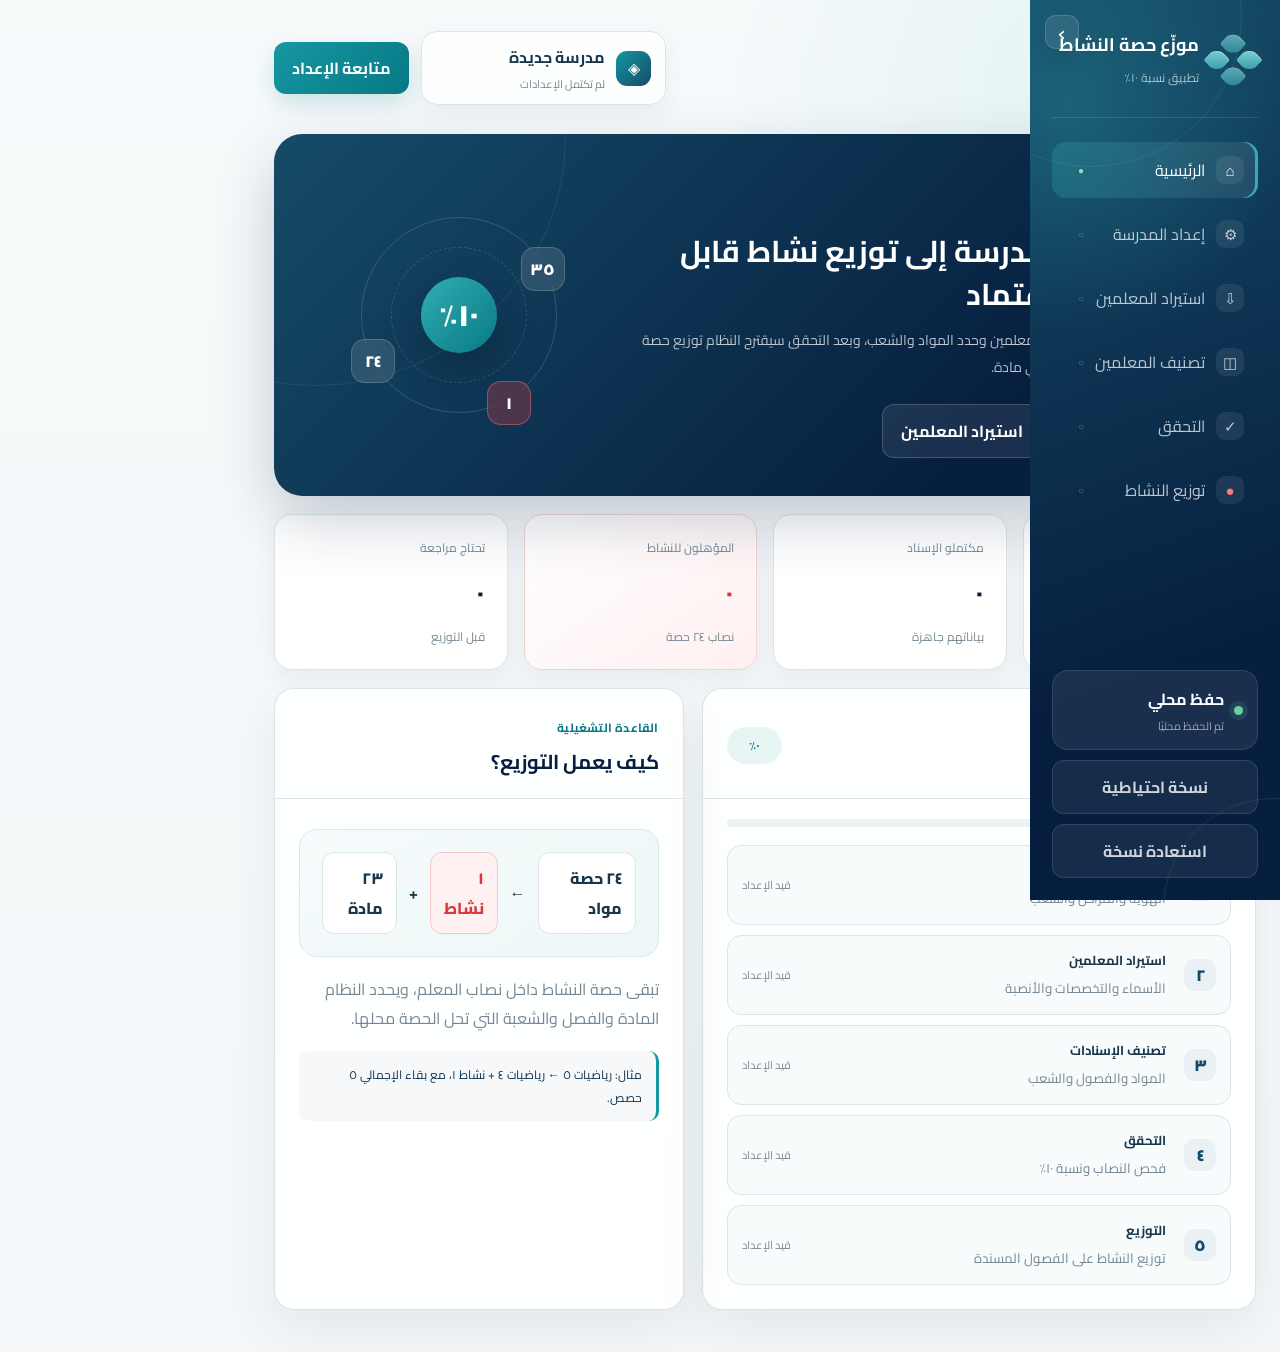
==== index.html @ 2376475a "fix: clarify manual load entry and teacher assignment wording" ====
<!doctype html>
<html lang="ar" dir="rtl">
<head>
  <meta charset="utf-8" />
  <meta name="viewport" content="width=device-width, initial-scale=1, viewport-fit=cover" />
  <meta name="theme-color" content="#071f3f" />
  <meta name="description" content="موزع حصة النشاط وفق نسبة 10% مع حفظ محلي داخل المتصفح" />
  <title>موزّع حصة النشاط</title>
  <link rel="preconnect" href="https://fonts.googleapis.com" />
  <link rel="preconnect" href="https://fonts.gstatic.com" crossorigin />
  <link href="https://fonts.googleapis.com/css2?family=Cairo:wght@400;500;600;700;800&display=swap" rel="stylesheet" />
  <link rel="stylesheet" href="styles.css" />
  <link rel="stylesheet" href="phase2.css" />
  <script defer src="https://cdn.sheetjs.com/xlsx-0.20.3/package/dist/xlsx.full.min.js"></script>
  <script defer src="app.js"></script>
  <script defer src="phase2.js"></script>
</head>
<body>
  <div class="app-shell">
    <aside class="sidebar" aria-label="التنقل الرئيسي">
      <button id="sidebarToggle" class="sidebar-toggle" type="button" aria-label="طي القائمة الجانبية" aria-expanded="true" title="طي القائمة الجانبية"><span class="sidebar-toggle-icon" aria-hidden="true">›</span></button>
      <div class="brand-block"><div class="brand-mark" aria-hidden="true"><span></span><span></span><span></span><span></span></div><div><strong>موزّع حصة النشاط</strong><small>تطبيق نسبة ١٠٪</small></div></div>
      <nav id="sideNav" class="side-nav">
        <button class="nav-item active" data-view="dashboard" title="الرئيسية"><span class="nav-icon">⌂</span><span>الرئيسية</span><span class="nav-state" data-step-state="dashboard">●</span></button>
        <button class="nav-item" data-view="settings" title="إعداد المدرسة"><span class="nav-icon">⚙</span><span>إعداد المدرسة</span><span class="nav-state" data-step-state="settings">○</span></button>
        <button class="nav-item" data-view="import" title="استيراد المعلمين"><span class="nav-icon">⇩</span><span>استيراد المعلمين</span><span class="nav-state" data-step-state="import">○</span></button>
        <button class="nav-item" data-view="classify" title="تصنيف المعلمين"><span class="nav-icon">◫</span><span>تصنيف المعلمين</span><span class="nav-state" data-step-state="classify">○</span></button>
        <button class="nav-item" data-view="validate" title="التحقق"><span class="nav-icon">✓</span><span>التحقق</span><span class="nav-state" data-step-state="validate">○</span></button>
        <button class="nav-item" data-view="distribution" title="توزيع النشاط"><span class="nav-icon activity-dot">●</span><span>توزيع النشاط</span><span class="nav-state" data-step-state="distribution">○</span></button>
      </nav>
      <div class="sidebar-footer"><div class="local-badge"><span class="pulse-dot"></span><div><strong>حفظ محلي</strong><small id="saveStatus">جاهز للحفظ</small></div></div><button id="backupBtn" class="ghost-button full-width">نسخة احتياطية</button><label class="ghost-button full-width file-label">استعادة نسخة<input id="restoreInput" type="file" accept="application/json,.json" hidden /></label></div>
    </aside>
    <button id="sidebarBackdrop" class="sidebar-backdrop" type="button" aria-label="إغلاق القائمة"></button>

    <main class="main-area">
      <header class="topbar">
        <button id="mobileMenuBtn" class="mobile-menu-button" type="button" aria-label="فتح القائمة الجانبية" aria-expanded="false"><span></span><span></span><span></span></button>
        <div class="topbar-title"><p class="eyebrow">نظام محلي لإدارة وتوزيع حصة النشاط</p><h1 id="pageTitle">مركز القيادة</h1></div>
        <div class="topbar-actions"><div class="school-chip"><span class="school-chip-icon">◈</span><div><strong id="schoolNameTop">مدرسة جديدة</strong><small id="schoolMetaTop">لم تكتمل الإعدادات</small></div></div><button id="quickContinueBtn" class="primary-button">متابعة الإعداد</button></div>
      </header>

      <section id="toast" class="toast" role="status" aria-live="polite"></section>

      <div id="viewRoot" class="view-root">
        <section class="view active" data-view-panel="dashboard">
          <div class="hero-panel"><div class="hero-copy"><span class="hero-kicker">خطوة بخطوة</span><h2>حوّل بيانات المدرسة إلى توزيع نشاط قابل للمراجعة والاعتماد</h2><p>ابدأ بإعداد المدرسة، ثم استورد المعلمين وحدد المواد والشعب، وبعد التحقق سيقترح النظام توزيع حصة النشاط دون تجاوز نسبة ١٠٪ من أي مادة.</p><div class="hero-actions"><button class="primary-button" data-go="settings">ابدأ إعداد المدرسة</button><button class="secondary-button" data-go="import">استيراد المعلمين</button></div></div><div class="hero-orbit" aria-hidden="true"><div class="orbit-ring orbit-1"></div><div class="orbit-ring orbit-2"></div><div class="orbit-center">١٠٪</div><span class="orbit-node node-a">٣٥</span><span class="orbit-node node-b">٢٤</span><span class="orbit-node node-c activity">١</span></div></div>
          <div class="stats-grid"><article class="stat-card"><span class="stat-label">المعلمون</span><strong id="statTeachers">٠</strong><small>تم استيرادهم</small></article><article class="stat-card"><span class="stat-label">مكتملو الإسناد</span><strong id="statComplete">٠</strong><small>بياناتهم جاهزة</small></article><article class="stat-card activity-card"><span class="stat-label">المؤهلون للنشاط</span><strong id="statEligible">٠</strong><small>نصاب ٢٤ حصة</small></article><article class="stat-card"><span class="stat-label">تحتاج مراجعة</span><strong id="statReview">٠</strong><small>قبل التوزيع</small></article></div>
          <div class="dashboard-grid"><article class="panel progress-panel"><div class="panel-heading"><div><span class="section-kicker">مسار العمل</span><h3>تقدم المشروع</h3></div><span id="progressPercent" class="progress-badge">٠٪</span></div><div class="progress-track"><span id="progressBar"></span></div><div id="workflowSteps" class="workflow-steps"></div></article><article class="panel rule-panel"><div class="panel-heading"><div><span class="section-kicker">القاعدة التشغيلية</span><h3>كيف يعمل التوزيع؟</h3></div></div><div class="rule-formula"><span>٢٤ حصة مواد</span><b>←</b><span class="activity-pill">١ نشاط</span><b>+</b><span>٢٣ مادة</span></div><p>تبقى حصة النشاط داخل نصاب المعلم، ويحدد النظام المادة والفصل والشعبة التي تحل الحصة محلها.</p><div class="rule-note">مثال: رياضيات ٥ ← رياضيات ٤ + نشاط ١، مع بقاء الإجمالي ٥ حصص.</div></article></div>
        </section>

        <section class="view" data-view-panel="settings">
          <div class="page-grid settings-layout">
            <div class="wizard-rail"><button class="wizard-step active" data-settings-step="1"><span>١</span><div><strong>هوية المدرسة</strong><small>الاسم والجنس</small></div></button><button class="wizard-step" data-settings-step="2"><span>٢</span><div><strong>المراحل</strong><small>عام أو تحفيظ</small></div></button><button class="wizard-step" data-settings-step="3"><span>٣</span><div><strong>الصفوف والشعب</strong><small>توليد تلقائي</small></div></button><button class="wizard-step" data-settings-step="4"><span>٤</span><div><strong>ضوابط النشاط</strong><small>٣٥، ٢٤، ٣٦</small></div></button></div>
            <div class="panel wizard-panel">
              <div class="settings-step-panel active" data-settings-panel="1"><div class="section-heading"><span class="section-number">١</span><div><h2>هوية المدرسة</h2><p>بيانات أساسية تظهر في جميع أجزاء المشروع.</p></div></div><div class="form-grid two-cols"><label class="field full-span"><span>اسم المدرسة</span><input id="schoolNameInput" type="text" placeholder="مثال: مدرسة الراشدية الابتدائية" /></label><div class="field full-span"><span>الجنس</span><div class="choice-cards two"><button class="choice-card" data-choice="gender" data-value="boys"><span class="choice-icon">♂</span><strong>بنين</strong></button><button class="choice-card" data-choice="gender" data-value="girls"><span class="choice-icon">♀</span><strong>بنات</strong></button></div></div></div></div>
              <div class="settings-step-panel" data-settings-panel="2"><div class="section-heading"><span class="section-number">٢</span><div><h2>المراحل ونوع التعليم</h2><p>يمكن اختيار أكثر من مرحلة للمجمعات.</p></div></div><div id="stageCards" class="stage-cards"></div></div>
              <div class="settings-step-panel" data-settings-panel="3"><div class="section-heading"><span class="section-number">٣</span><div><h2>الصفوف والشعب</h2><p>تظهر الصفوف تلقائيًا وفق المراحل المختارة، وتُرقّم الشعب 1 و2 و3 وهكذا.</p></div></div><div id="gradesEditor" class="grades-editor empty-state"><div class="empty-icon">▦</div><h3>اختر مرحلة تعليمية أولًا</h3><p>بعد اختيار المرحلة سيظهر هنا عدد الشعب لكل صف.</p></div></div>
              <div class="settings-step-panel" data-settings-panel="4"><div class="section-heading"><span class="section-number activity-number">٤</span><div><h2>ضوابط تفعيل النشاط</h2><p>القيم الافتراضية مبنية على التصور المتفق عليه.</p></div></div><div class="rule-settings-grid"><label class="metric-field"><span>حصص الصف النظامية</span><input id="regularPeriodsInput" type="number" min="1" value="35"><small>حصة أسبوعيًا</small></label><label class="metric-field"><span>نصاب المعلم المستهدف</span><input id="targetLoadInput" type="number" min="1" value="24"><small>حصة أسبوعيًا</small></label><label class="metric-field"><span>أسابيع العام</span><input id="weeksInput" type="number" min="1" value="36"><small>أسبوعًا دراسيًا</small></label><label class="metric-field activity-metric"><span>حصة النشاط</span><input id="activityWeeklyInput" type="number" min="1" value="1"><small>حصة أسبوعيًا</small></label></div><div class="eligibility-box"><div class="eligibility-icon">✓</div><div><strong>تطبيق موجه للخطط التي لا تتضمن حصة نشاط ثابتة</strong><p>مثل الصفوف العليا والمتوسطة في تحفيظ القرآن، أو المدارس التي بلغت أنصبة معلميها ٢٤ حصة.</p></div></div><div id="liveEligibilityDiagnostic" class="live-diagnostic" aria-live="polite"></div></div>
              <div class="wizard-actions"><button id="settingsPrevBtn" class="secondary-button" disabled>السابق</button><button id="settingsNextBtn" class="primary-button">التالي</button></div>
            </div>
          </div>
        </section>

        <section class="view" data-view-panel="import">
          <div class="import-grid">
            <article class="panel import-source-panel"><div class="panel-heading"><div><span class="section-kicker">إضافة البيانات</span><h3>استيراد المعلمين</h3></div><span class="small-badge">Excel أو نص</span></div><div class="phase2-quick-actions"><button id="downloadTemplateBtn" class="secondary-button" type="button">تحميل نموذج CSV</button><span>يستورد الاسم والتخصص، ثم يُكتب النصاب يدويًا.</span></div><div class="import-tabs"><button class="import-tab active" data-import-tab="excel">ملف Excel</button><button class="import-tab" data-import-tab="text">نص مباشر</button></div><div class="import-tab-panel active" data-import-panel="excel"><label class="drop-zone" id="dropZone"><input id="excelInput" type="file" accept=".xlsx,.xls,.csv,text/csv" hidden /><span class="drop-icon">⇩</span><strong>اسحب ملف المعلمين هنا</strong><p>يدعم XLSX وXLS وCSV، ثم يتيح مطابقة الأعمدة قبل الاعتماد.</p><span class="secondary-button">اختيار ملف</span></label><div class="import-hint">حدد عمود الاسم والتخصص، ويمكن ترك النصاب دون عمود لإدخاله يدويًا في المعاينة.</div></div><div class="import-tab-panel" data-import-panel="text"><label class="field"><span>الصق البيانات</span><textarea id="teachersTextInput" rows="12" placeholder="Tea_1017100908&#9;احمد سعد احمد الغامدي&#9;966530237122&#9;دائم&#9;معلم&#9;دين&#9;دين"></textarea></label><div class="text-format-note">يدعم السطر المباشر من نظام شؤون المعلمين، ويستخرج الاسم والتخصص تلقائيًا. يُكتب النصاب يدويًا قبل الاعتماد.</div><button id="parseTextBtn" class="primary-button full-width">قراءة النص</button></div></article>
            <article class="panel import-preview-panel"><div class="panel-heading"><div><span class="section-kicker">المعاينة</span><h3>مراجعة البيانات</h3></div><span id="previewCount" class="small-badge">٠ سجل</span></div><div class="preview-tools"><button id="normalizePreviewBtn" class="secondary-button" type="button">توحيد التخصصات</button><button id="removeDuplicatePreviewBtn" class="secondary-button" type="button">استبعاد المكرر</button><span id="previewQualityBadge" class="quality-badge">بانتظار البيانات</span></div><div id="importPreview" class="table-wrap empty-table"><div class="empty-icon">▤</div><h3>لم يتم تحميل بيانات بعد</h3><p>ستظهر معاينة المعلمين هنا قبل اعتماد الاستيراد.</p></div><div class="preview-actions"><button id="clearPreviewBtn" class="secondary-button" disabled>مسح المعاينة</button><button id="commitImportBtn" class="primary-button" disabled>اعتماد الاستيراد</button></div></article>
          </div>
        </section>

        <section class="view" data-view-panel="classify"><div class="classify-layout"><aside class="panel teachers-list-panel"><div class="panel-heading compact"><div><span class="section-kicker">المعلمون</span><h3>قائمة التصنيف</h3></div><span id="teachersListCount" class="small-badge">٠</span></div><label class="search-box"><span>⌕</span><input id="teacherSearch" type="search" placeholder="بحث بالاسم أو التخصص"></label><div id="teachersList" class="teachers-list"></div></aside><section id="teacherEditor" class="panel teacher-editor empty-state"><div class="empty-icon">◫</div><h3>اختر معلمًا لبدء التصنيف</h3><p>حدد التخصص والنصاب والرتبة والمواد والشعب، ويمكن استثناء المعلم من التوزيع.</p></section></div></section>

        <section class="view" data-view-panel="validate"><div class="panel validation-panel"><div class="panel-heading"><div><span class="section-kicker">فحص ما قبل التوزيع</span><h3>التحقق من الإسنادات والأهلية</h3></div><button id="runValidationBtn" class="primary-button">تشغيل التحقق</button></div><div id="validationSummary" class="validation-summary"></div><div id="validationTable" class="table-wrap empty-table"><div class="empty-icon">✓</div><h3>شغّل التحقق بعد اكتمال التصنيف</h3><p>سيعرض النظام النصاب، اكتمال المواد والشعب، الرصيد المتاح، وحالة كل معلم.</p></div></div></section>

        <section class="view" data-view-panel="distribution"><div class="distribution-toolbar panel"><div><span class="section-kicker">المحرك الذكي</span><h3>توزيع حصة النشاط</h3><p>تُضاف حصة نشاط إلى الفصل المسند مع خفض حصة المادة المقابلة، دون زيادة النصاب.</p></div><div class="toolbar-actions"><button id="generateDistributionBtn" class="activity-button">بدء التوزيع</button><button id="clearDistributionBtn" class="secondary-button">مسح النتائج</button></div></div><div id="distributionResults" class="distribution-results empty-state panel"><div class="empty-icon activity-empty">●</div><h3>لم يتم إنشاء توزيع بعد</h3><p>أكمل الإعدادات والمواد والشعب، ثم شغّل التحقق قبل بدء التوزيع.</p></div></section>
      </div>
    </main>
  </div>

  <template id="teacherEditorTemplate">
    <div class="teacher-editor-content">
      <div class="teacher-profile-head"><div class="teacher-avatar"></div><div class="teacher-main-info"><span class="section-kicker">بيانات المعلم</span><h2 data-field="teacher-name"></h2><p data-field="teacher-specialty-display"></p></div><div class="load-meter"><div class="load-circle"><strong data-field="load-current">٠</strong><small>/ <span data-field="load-target">٢٤</span></small></div><span>النصاب المسند</span></div></div>
      <div class="form-grid three-cols teacher-fields"><label class="field"><span>اسم المعلم</span><input data-input="name" type="text"></label><label class="field"><span>التخصص</span><input data-input="specialty" type="text" list="specialtyOptions" placeholder="مثال: رياضيات"></label><label class="field"><span>النصاب</span><input data-input="load" type="number" min="0" max="40" placeholder="اكتب النصاب"></label></div>
      <div class="classification-section"><div class="subsection-heading"><div><h3>المواد التي يدرسها</h3><p>اختر المواد المرتبطة بالمعلم.</p></div><span data-field="subjects-count" class="small-badge">٠ مادة</span></div><div data-field="subjects-list" class="check-grid"></div></div>
      <div class="classification-section"><div class="subsection-heading"><div><h3>الشعب المسندة</h3><p>حدد الشعب بالأرقام 1 و2 و3 وهكذا.</p></div><span data-field="sections-count" class="small-badge">٠ شعبة</span></div><div data-field="sections-list" class="check-grid sections-check-grid"></div></div>
      <div class="classification-section assignment-builder"><div class="subsection-heading"><div><h3></h3><p></p></div></div><div class="assignment-controls"><select data-input="assignment-subject"><option value="">اختر المادة</option></select><select data-input="assignment-section"><option value="">اختر الشعبة</option></select><input data-input="assignment-periods" type="number" min="1" max="20" placeholder="الحصص"><button data-action="add-assignment" class="primary-button">إضافة المادة والشعبة</button></div><div data-field="assignments-table" class="table-wrap compact-table"></div></div>
      <div class="teacher-editor-actions"><button data-action="delete-teacher" class="danger-ghost-button">حذف المعلم</button><button data-action="save-teacher" class="primary-button">حفظ بيانات المعلم</button></div>
    </div>
  </template>

  <datalist id="specialtyOptions"><option value="القرآن الكريم والدراسات الإسلامية"></option><option value="دراسات إسلامية"></option><option value="لغة عربية"></option><option value="رياضيات"></option><option value="علوم"></option><option value="لغة إنجليزية"></option><option value="دراسات اجتماعية"></option><option value="مهارات رقمية"></option><option value="تربية بدنية"></option><option value="تربية فنية"></option><option value="تجويد"></option><option value="تفكير ناقد"></option><option value="صفوف أولية"></option></datalist>

  <dialog id="columnMappingModal" class="mapping-dialog" aria-labelledby="mappingTitle"><form method="dialog" class="mapping-card"><div class="mapping-head"><div><span class="section-kicker">استيراد منظم</span><h2 id="mappingTitle">مطابقة أعمدة الملف</h2><p>حدد عمود الاسم والتخصص، واترك النصاب دون اختيار ليُكتب يدويًا.</p></div><button id="closeMappingBtn" class="dialog-close" value="cancel" aria-label="إغلاق">×</button></div><div class="mapping-file-info"><strong id="mappingFileName">ملف المعلمين</strong><span id="mappingRowsCount">٠ صف</span></div><div class="mapping-grid"><label class="field"><span>عمود اسم المعلم <b>*</b></span><select id="mapNameColumn"></select></label><label class="field"><span>عمود التخصص</span><select id="mapSpecialtyColumn"></select></label><label class="field"><span>عمود النصاب</span><select id="mapLoadColumn"></select></label></div><div id="mappingSample" class="mapping-sample"></div><div class="mapping-actions"><button class="secondary-button" value="cancel">إلغاء</button><button id="confirmMappingBtn" class="primary-button" type="button">إنشاء المعاينة</button></div></form></dialog>
</body>
</html>
---- styles.css ----
:root {
  --navy-950: #071f3f;
  --navy-900: #0b3154;
  --navy-800: #154b68;
  --teal-700: #087986;
  --teal-600: #1597a1;
  --teal-500: #32adb2;
  --teal-100: #e8f5f5;
  --page-bg: #f4f7f9;
  --surface: #ffffff;
  --surface-soft: #f8fbfc;
  --border: #dce5e9;
  --border-strong: #c8d7dd;
  --text: #18364c;
  --muted: #748793;
  --activity: #d9383e;
  --activity-soft: #fff0f1;
  --success: #299368;
  --success-soft: #eaf7f1;
  --warning: #d28a27;
  --warning-soft: #fff7e8;
  --danger: #bd2d35;
  --shadow: 0 18px 50px rgba(14, 52, 78, .08);
  --shadow-sm: 0 8px 24px rgba(14, 52, 78, .07);
  --radius-xl: 28px;
  --radius-lg: 20px;
  --radius-md: 14px;
  --font: "Cairo", "Noto Sans Arabic", "Tahoma", sans-serif;
}

* { box-sizing: border-box; }
html { scroll-behavior: smooth; }
body {
  margin: 0;
  min-width: 1180px;
  background:
    radial-gradient(circle at 88% 8%, rgba(50, 173, 178, .10), transparent 26%),
    linear-gradient(180deg, #f7fafb 0%, var(--page-bg) 100%);
  color: var(--text);
  font-family: var(--font);
}
button, input, textarea, select { font: inherit; }
button { cursor: pointer; }
button:disabled { cursor: not-allowed; opacity: .52; }

.app-shell { min-height: 100vh; display: grid; grid-template-columns: 1fr 286px; }
.sidebar {
  position: fixed;
  inset: 0 0 0 auto;
  width: 286px;
  grid-column: 2;
  color: #fff;
  background:
    radial-gradient(circle at 15% 12%, rgba(50,173,178,.28), transparent 28%),
    linear-gradient(160deg, var(--navy-800) 0%, var(--navy-950) 72%);
  padding: 28px 22px 22px;
  display: flex;
  flex-direction: column;
  overflow: hidden;
  z-index: 20;
}
.sidebar::before,
.sidebar::after {
  content: "";
  position: absolute;
  border: 1px solid rgba(255,255,255,.08);
  border-radius: 50%;
  pointer-events: none;
}
.sidebar::before { width: 300px; height: 300px; top: -135px; left: -90px; }
.sidebar::after { width: 220px; height: 220px; bottom: -120px; right: -105px; }

.brand-block { position: relative; z-index: 1; display: flex; align-items: center; gap: 13px; padding: 0 4px 26px; border-bottom: 1px solid rgba(255,255,255,.12); }
.brand-block strong { display: block; font-size: 18px; }
.brand-block small { color: rgba(255,255,255,.65); font-size: 12px; }
.brand-mark { width: 42px; height: 42px; display: grid; grid-template-columns: repeat(2, 1fr); gap: 4px; transform: rotate(45deg); }
.brand-mark span { border-radius: 11px 3px 11px 3px; background: linear-gradient(135deg, #88d9d9, #2c94a5); box-shadow: inset 0 1px 0 rgba(255,255,255,.35); }
.brand-mark span:nth-child(2), .brand-mark span:nth-child(3) { opacity: .72; }

.side-nav { position: relative; z-index: 1; padding-top: 24px; display: grid; gap: 8px; }
.nav-item {
  width: 100%;
  border: 0;
  color: rgba(255,255,255,.72);
  background: transparent;
  display: grid;
  grid-template-columns: 30px 1fr 18px;
  align-items: center;
  gap: 9px;
  text-align: right;
  padding: 13px 14px;
  border-radius: 14px;
  transition: .22s ease;
}
.nav-item:hover { color: #fff; background: rgba(255,255,255,.07); transform: translateX(2px); }
.nav-item.active { color: #fff; background: linear-gradient(90deg, rgba(50,173,178,.26), rgba(255,255,255,.08)); box-shadow: inset -3px 0 0 var(--teal-500); }
.nav-icon { width: 28px; height: 28px; display: grid; place-items: center; border-radius: 9px; background: rgba(255,255,255,.08); font-size: 15px; }
.nav-state { font-size: 10px; color: rgba(255,255,255,.35); }
.nav-state.complete { color: #8de0ba; }
.nav-state.warning { color: #ffd391; }
.activity-dot { color: #ff777d; }

.sidebar-footer { position: relative; z-index: 1; margin-top: auto; display: grid; gap: 10px; }
.local-badge { display: flex; align-items: center; gap: 10px; padding: 13px 14px; background: rgba(255,255,255,.075); border: 1px solid rgba(255,255,255,.1); border-radius: 16px; }
.local-badge strong, .local-badge small { display: block; }
.local-badge small { color: rgba(255,255,255,.58); font-size: 11px; margin-top: 2px; }
.pulse-dot { width: 9px; height: 9px; border-radius: 50%; background: #6bd0a1; box-shadow: 0 0 0 5px rgba(107,208,161,.12); }

.main-area { grid-column: 1; min-height: 100vh; padding: 26px 34px 42px; }
.topbar { display: flex; align-items: center; justify-content: space-between; gap: 30px; margin-bottom: 24px; }
.eyebrow, .section-kicker, .hero-kicker { margin: 0 0 5px; color: var(--teal-700); font-weight: 700; font-size: 12px; letter-spacing: .2px; }
.topbar h1 { margin: 0; font-size: 30px; color: var(--navy-950); }
.topbar-actions { display: flex; align-items: center; gap: 12px; }
.school-chip { min-width: 245px; display: flex; align-items: center; gap: 11px; padding: 10px 14px; background: rgba(255,255,255,.72); border: 1px solid var(--border); backdrop-filter: blur(12px); border-radius: 16px; box-shadow: var(--shadow-sm); }
.school-chip-icon { width: 35px; height: 35px; display: grid; place-items: center; color: #fff; background: linear-gradient(135deg, var(--teal-600), var(--navy-800)); border-radius: 11px; }
.school-chip strong, .school-chip small { display: block; }
.school-chip small { color: var(--muted); font-size: 11px; margin-top: 2px; }

.view-root { min-height: 600px; }
.view { display: none; animation: viewIn .28s ease; }
.view.active { display: block; }
@keyframes viewIn { from { opacity: 0; transform: translateY(6px); } to { opacity: 1; transform: none; } }

.primary-button, .secondary-button, .ghost-button, .activity-button, .danger-ghost-button {
  border: 0;
  border-radius: 12px;
  padding: 11px 18px;
  font-weight: 700;
  transition: .2s ease;
}
.primary-button { color: #fff; background: linear-gradient(135deg, var(--teal-600), var(--teal-700)); box-shadow: 0 10px 24px rgba(8,121,134,.18); }
.primary-button:hover { transform: translateY(-1px); box-shadow: 0 14px 28px rgba(8,121,134,.23); }
.secondary-button { color: var(--navy-900); background: #fff; border: 1px solid var(--border-strong); }
.secondary-button:hover { background: var(--surface-soft); border-color: var(--teal-500); }
.ghost-button { color: rgba(255,255,255,.8); background: rgba(255,255,255,.06); border: 1px solid rgba(255,255,255,.12); }
.ghost-button:hover { background: rgba(255,255,255,.1); color: #fff; }
.activity-button { color: #fff; background: linear-gradient(135deg, #e34a50, var(--activity)); box-shadow: 0 10px 24px rgba(217,56,62,.18); }
.danger-ghost-button { color: var(--danger); background: var(--activity-soft); border: 1px solid #f6c8cb; }
.full-width { width: 100%; }
.file-label { text-align: center; display: block; }

.panel { background: rgba(255,255,255,.90); border: 1px solid rgba(211,224,229,.86); border-radius: var(--radius-lg); box-shadow: var(--shadow); }
.panel-heading { padding: 22px 24px 18px; display: flex; align-items: center; justify-content: space-between; gap: 20px; border-bottom: 1px solid var(--border); }
.panel-heading.compact { padding: 18px 18px 14px; }
.panel-heading h3 { margin: 2px 0 0; color: var(--navy-950); font-size: 20px; }
.small-badge, .progress-badge { display: inline-flex; align-items: center; justify-content: center; min-width: 55px; padding: 7px 10px; border-radius: 999px; background: var(--teal-100); color: var(--teal-700); font-size: 12px; font-weight: 800; }

.hero-panel { position: relative; min-height: 286px; display: grid; grid-template-columns: 1.35fr .65fr; align-items: center; gap: 20px; padding: 38px 42px; border-radius: var(--radius-xl); overflow: hidden; color: #fff; background: linear-gradient(135deg, var(--navy-800) 0%, var(--navy-950) 75%); box-shadow: 0 24px 60px rgba(7,31,63,.22); }
.hero-panel::before { content: ""; position: absolute; width: 500px; height: 500px; border-radius: 50%; left: -210px; top: -250px; border: 1px solid rgba(255,255,255,.08); }
.hero-panel::after { content: ""; position: absolute; width: 260px; height: 260px; border-radius: 50%; right: -90px; bottom: -120px; background: radial-gradient(circle, rgba(50,173,178,.22), transparent 68%); }
.hero-copy { position: relative; z-index: 2; }
.hero-kicker { display: inline-block; color: #9be2df; background: rgba(50,173,178,.12); border: 1px solid rgba(155,226,223,.18); padding: 7px 11px; border-radius: 999px; }
.hero-copy h2 { margin: 14px 0 12px; max-width: 680px; font-size: 30px; line-height: 1.42; }
.hero-copy p { margin: 0; max-width: 720px; color: rgba(255,255,255,.72); line-height: 1.9; font-size: 14px; }
.hero-actions { margin-top: 24px; display: flex; gap: 10px; }
.hero-actions .secondary-button { color: #fff; background: rgba(255,255,255,.08); border-color: rgba(255,255,255,.18); }
.hero-orbit { position: relative; z-index: 2; width: 220px; height: 220px; justify-self: center; }
.orbit-ring { position: absolute; border-radius: 50%; border: 1px solid rgba(255,255,255,.15); }
.orbit-1 { inset: 12px; }
.orbit-2 { inset: 42px; border-style: dashed; }
.orbit-center { position: absolute; inset: 72px; display: grid; place-items: center; border-radius: 50%; font-size: 30px; font-weight: 900; background: linear-gradient(135deg, var(--teal-500), var(--teal-700)); box-shadow: 0 16px 40px rgba(0,0,0,.22); }
.orbit-node { position: absolute; width: 44px; height: 44px; display: grid; place-items: center; border-radius: 14px; color: #fff; font-weight: 900; background: rgba(255,255,255,.12); border: 1px solid rgba(255,255,255,.17); backdrop-filter: blur(8px); }
.node-a { right: 4px; top: 42px; }.node-b { left: 2px; bottom: 42px; }.node-c { right: 38px; bottom: 0; background: rgba(217,56,62,.30); border-color: rgba(255,125,130,.4); }

.stats-grid { display: grid; grid-template-columns: repeat(4, 1fr); gap: 16px; margin-top: 18px; }
.stat-card { padding: 21px 22px; background: #fff; border: 1px solid var(--border); border-radius: 18px; box-shadow: var(--shadow-sm); }
.stat-card .stat-label, .stat-card small { display: block; color: var(--muted); font-size: 12px; }
.stat-card strong { display: block; margin: 7px 0 4px; color: var(--navy-950); font-size: 29px; }
.activity-card { background: linear-gradient(145deg, #fff, var(--activity-soft)); border-color: #f0d3d5; }
.activity-card strong { color: var(--activity); }

.dashboard-grid { display: grid; grid-template-columns: 1.15fr .85fr; gap: 18px; margin-top: 18px; }
.progress-panel, .rule-panel { min-height: 310px; }
.progress-track { height: 8px; margin: 20px 24px 6px; background: #edf2f4; border-radius: 999px; overflow: hidden; }
.progress-track span { display: block; height: 100%; width: 0; background: linear-gradient(90deg, var(--teal-500), var(--teal-700)); border-radius: inherit; transition: width .35s ease; }
.workflow-steps { padding: 12px 24px 24px; display: grid; gap: 10px; }
.workflow-step { display: grid; grid-template-columns: 38px 1fr auto; gap: 12px; align-items: center; padding: 12px 14px; border-radius: 14px; background: var(--surface-soft); border: 1px solid var(--border); }
.workflow-step .step-index { width: 32px; height: 32px; display: grid; place-items: center; border-radius: 10px; color: var(--navy-800); background: #eaf1f4; font-weight: 900; }
.workflow-step.complete .step-index { color: #fff; background: var(--success); }
.workflow-step strong { display: block; font-size: 13px; }.workflow-step small { color: var(--muted); }
.workflow-step .step-status { color: var(--muted); font-size: 11px; }.workflow-step.complete .step-status { color: var(--success); font-weight: 800; }
.rule-panel { padding-bottom: 24px; }
.rule-formula { margin: 30px 24px 18px; display: flex; align-items: center; justify-content: center; gap: 12px; padding: 22px; border-radius: 18px; background: linear-gradient(145deg, #f6fbfc, #edf7f7); border: 1px solid #d5eaeb; }
.rule-formula span { padding: 10px 13px; border-radius: 12px; background: #fff; border: 1px solid var(--border); font-weight: 800; }
.rule-formula .activity-pill { color: var(--activity); background: var(--activity-soft); border-color: #f4c7ca; }
.rule-panel > p { padding: 0 24px; color: var(--muted); line-height: 1.8; }
.rule-note { margin: 18px 24px 0; padding: 12px 14px; color: var(--navy-900); background: #f6f8f9; border-right: 3px solid var(--teal-600); border-radius: 10px; font-size: 12px; }

.page-grid { display: grid; gap: 18px; }
.settings-layout { grid-template-columns: 255px 1fr; align-items: start; }
.wizard-rail { padding: 14px; border-radius: 22px; background: linear-gradient(160deg, var(--navy-800), var(--navy-950)); box-shadow: var(--shadow); }
.wizard-step { width: 100%; display: grid; grid-template-columns: 38px 1fr; gap: 11px; align-items: center; text-align: right; color: rgba(255,255,255,.62); background: transparent; border: 0; padding: 13px; border-radius: 14px; }
.wizard-step + .wizard-step { margin-top: 6px; }
.wizard-step span { width: 34px; height: 34px; display: grid; place-items: center; border-radius: 11px; background: rgba(255,255,255,.08); font-weight: 900; }
.wizard-step strong, .wizard-step small { display: block; }.wizard-step small { color: rgba(255,255,255,.46); font-size: 10px; margin-top: 2px; }
.wizard-step.active { color: #fff; background: rgba(50,173,178,.20); }.wizard-step.active span { background: var(--teal-600); }
.wizard-panel { min-height: 620px; overflow: hidden; }
.settings-step-panel { display: none; padding: 28px 30px 12px; }.settings-step-panel.active { display: block; }
.section-heading { display: flex; align-items: center; gap: 14px; margin-bottom: 28px; }
.section-heading h2 { margin: 0; color: var(--navy-950); }.section-heading p { margin: 4px 0 0; color: var(--muted); }
.section-number { width: 45px; height: 45px; display: grid; place-items: center; color: #fff; background: linear-gradient(135deg, var(--teal-500), var(--teal-700)); border-radius: 14px; font-size: 20px; font-weight: 900; }.activity-number { background: linear-gradient(135deg, #e64e55, var(--activity)); }
.form-grid { display: grid; gap: 16px; }.two-cols { grid-template-columns: repeat(2, 1fr); }.three-cols { grid-template-columns: repeat(3, 1fr); }.full-span { grid-column: 1 / -1; }
.field { display: grid; gap: 7px; }.field > span { color: var(--navy-900); font-size: 12px; font-weight: 800; }
.field input, .field textarea, .field select, .assignment-controls input, .assignment-controls select, .search-box input {
  width: 100%; color: var(--text); background: #fff; border: 1px solid var(--border-strong); border-radius: 12px; padding: 12px 13px; outline: none; transition: .18s ease;
}
.field input:focus, .field textarea:focus, .field select:focus, .assignment-controls input:focus, .assignment-controls select:focus, .search-box input:focus { border-color: var(--teal-500); box-shadow: 0 0 0 4px rgba(50,173,178,.10); }
.choice-cards { display: grid; gap: 12px; }.choice-cards.two { grid-template-columns: repeat(2, 1fr); }
.choice-card { min-height: 105px; display: flex; align-items: center; justify-content: center; gap: 13px; color: var(--navy-900); background: #fff; border: 1px solid var(--border); border-radius: 16px; }
.choice-card:hover { border-color: var(--teal-500); transform: translateY(-1px); }.choice-card.selected { color: var(--teal-700); background: var(--teal-100); border-color: var(--teal-500); box-shadow: inset 0 0 0 1px rgba(21,151,161,.25); }
.choice-icon { width: 42px; height: 42px; display: grid; place-items: center; border-radius: 13px; background: var(--surface-soft); font-size: 22px; }
.stage-cards { display: grid; grid-template-columns: repeat(3, 1fr); gap: 14px; }
.stage-card { padding: 18px; border: 1px solid var(--border); border-radius: 18px; background: #fff; transition: .2s ease; }
.stage-card.active { border-color: var(--teal-500); box-shadow: inset 0 0 0 1px rgba(50,173,178,.24); background: linear-gradient(160deg, #fff, var(--teal-100)); }
.stage-card-head { display: flex; align-items: center; justify-content: space-between; gap: 10px; }.stage-card h3 { margin: 0; font-size: 16px; }.stage-card p { color: var(--muted); font-size: 11px; }
.stage-toggle { width: 42px; height: 24px; border-radius: 999px; background: #d8e1e5; border: 0; padding: 3px; }.stage-toggle::after { content: ""; display: block; width: 18px; height: 18px; border-radius: 50%; background: #fff; box-shadow: 0 2px 8px rgba(0,0,0,.15); transition: .2s ease; }.stage-card.active .stage-toggle { background: var(--teal-600); }.stage-card.active .stage-toggle::after { transform: translateX(-18px); }
.education-types { margin-top: 14px; display: grid; grid-template-columns: repeat(2, 1fr); gap: 8px; }.type-button { padding: 9px; color: var(--muted); background: #fff; border: 1px solid var(--border); border-radius: 10px; }.type-button.selected { color: #fff; background: var(--navy-800); border-color: var(--navy-800); }
.grades-editor { display: grid; gap: 10px; }.grade-row { display: grid; grid-template-columns: 1fr 130px 2fr; gap: 14px; align-items: center; padding: 14px; background: #fff; border: 1px solid var(--border); border-radius: 14px; }.grade-row strong { color: var(--navy-900); }.grade-row input { width: 100%; padding: 10px; border: 1px solid var(--border-strong); border-radius: 10px; }.sections-preview { display: flex; flex-wrap: wrap; gap: 7px; }.section-chip { padding: 6px 9px; border-radius: 999px; color: var(--teal-700); background: var(--teal-100); font-size: 11px; font-weight: 800; }
.rule-settings-grid { display: grid; grid-template-columns: repeat(4, 1fr); gap: 13px; }.metric-field { position: relative; padding: 17px; border-radius: 16px; background: var(--surface-soft); border: 1px solid var(--border); }.metric-field span, .metric-field small { display: block; }.metric-field span { font-size: 12px; font-weight: 800; color: var(--navy-900); }.metric-field input { width: 100%; margin: 8px 0 3px; border: 0; background: transparent; color: var(--navy-950); font-size: 29px; font-weight: 900; outline: none; }.metric-field small { color: var(--muted); font-size: 10px; }.activity-metric { background: var(--activity-soft); border-color: #f2cfd1; }.activity-metric input { color: var(--activity); }
.eligibility-box { margin-top: 22px; display: flex; align-items: flex-start; gap: 13px; padding: 18px; color: var(--navy-900); background: var(--success-soft); border: 1px solid #cae9da; border-radius: 16px; }.eligibility-icon { width: 38px; height: 38px; display: grid; place-items: center; color: #fff; background: var(--success); border-radius: 12px; font-weight: 900; }.eligibility-box p { margin: 5px 0 0; color: #55796a; line-height: 1.7; font-size: 12px; }
.wizard-actions { display: flex; justify-content: space-between; padding: 22px 30px 28px; border-top: 1px solid var(--border); margin-top: 22px; }

.import-grid { display: grid; grid-template-columns: .82fr 1.18fr; gap: 18px; }
.import-source-panel, .import-preview-panel { min-height: 660px; overflow: hidden; }
.import-tabs { display: grid; grid-template-columns: repeat(2, 1fr); padding: 14px 20px 0; gap: 8px; }.import-tab { padding: 11px; border: 1px solid var(--border); background: #fff; color: var(--muted); border-radius: 12px; }.import-tab.active { color: #fff; background: var(--navy-800); border-color: var(--navy-800); }
.import-tab-panel { display: none; padding: 18px 20px 24px; }.import-tab-panel.active { display: block; }
.drop-zone { min-height: 330px; display: flex; flex-direction: column; align-items: center; justify-content: center; text-align: center; padding: 28px; border: 1.5px dashed #b8ccd3; border-radius: 20px; background: linear-gradient(160deg, #fff, #f7fbfc); transition: .2s ease; }.drop-zone:hover, .drop-zone.dragover { border-color: var(--teal-500); background: var(--teal-100); }.drop-zone p { color: var(--muted); max-width: 330px; line-height: 1.7; }.drop-icon { width: 58px; height: 58px; display: grid; place-items: center; margin-bottom: 14px; border-radius: 18px; color: #fff; background: linear-gradient(135deg, var(--teal-500), var(--navy-800)); font-size: 27px; }
.import-hint, .text-format-note { margin-top: 13px; color: var(--muted); font-size: 11px; line-height: 1.7; padding: 11px 12px; border-radius: 10px; background: #f7f9fa; }
.import-preview-panel { display: flex; flex-direction: column; }.import-preview-panel .table-wrap { flex: 1; margin: 18px 20px 12px; }.preview-actions { display: flex; justify-content: space-between; padding: 14px 20px 22px; border-top: 1px solid var(--border); }

.table-wrap { overflow: auto; border: 1px solid var(--border); border-radius: 14px; background: #fff; }
table { width: 100%; border-collapse: collapse; }.data-table th { position: sticky; top: 0; z-index: 2; padding: 12px 13px; color: #fff; background: var(--navy-900); text-align: right; font-size: 12px; }.data-table td { padding: 11px 13px; border-bottom: 1px solid #edf1f3; font-size: 12px; }.data-table tbody tr:hover { background: #f8fbfc; }.data-table tr:last-child td { border-bottom: 0; }
.status-chip { display: inline-flex; align-items: center; gap: 5px; padding: 5px 8px; border-radius: 999px; font-size: 10px; font-weight: 800; }.status-complete { color: var(--success); background: var(--success-soft); }.status-warning { color: var(--warning); background: var(--warning-soft); }.status-error { color: var(--danger); background: var(--activity-soft); }.status-neutral { color: var(--muted); background: #eef2f4; }
.empty-state, .empty-table { min-height: 260px; display: flex; flex-direction: column; align-items: center; justify-content: center; text-align: center; color: var(--muted); }.empty-state h3, .empty-table h3 { color: var(--navy-900); margin: 8px 0 4px; }.empty-state p, .empty-table p { margin: 0; }.empty-icon { width: 58px; height: 58px; display: grid; place-items: center; border-radius: 18px; color: var(--teal-700); background: var(--teal-100); font-size: 26px; }

.classify-layout { display: grid; grid-template-columns: 320px 1fr; gap: 18px; align-items: start; }
.teachers-list-panel { min-height: 700px; overflow: hidden; }.search-box { margin: 14px 16px; display: flex; align-items: center; gap: 8px; padding: 0 11px; background: #fff; border: 1px solid var(--border); border-radius: 12px; }.search-box input { border: 0; box-shadow: none !important; padding-right: 2px; }.teachers-list { max-height: 590px; overflow: auto; padding: 0 10px 14px; }
.teacher-list-item { width: 100%; display: grid; grid-template-columns: 42px 1fr auto; gap: 10px; align-items: center; text-align: right; padding: 11px; color: var(--text); background: transparent; border: 1px solid transparent; border-radius: 13px; }.teacher-list-item:hover { background: #f7fafb; }.teacher-list-item.active { background: var(--teal-100); border-color: #cde7e8; }.teacher-mini-avatar, .teacher-avatar { display: grid; place-items: center; color: #fff; background: linear-gradient(135deg, var(--teal-600), var(--navy-800)); font-weight: 900; }.teacher-mini-avatar { width: 38px; height: 38px; border-radius: 12px; }.teacher-avatar { width: 58px; height: 58px; border-radius: 17px; font-size: 20px; }.teacher-list-item strong, .teacher-list-item small { display: block; }.teacher-list-item small { color: var(--muted); font-size: 10px; margin-top: 2px; }.teacher-status-dot { width: 9px; height: 9px; border-radius: 50%; background: #c5d0d4; }.teacher-status-dot.complete { background: var(--success); }.teacher-status-dot.warning { background: var(--warning); }
.teacher-editor { min-height: 700px; overflow: hidden; }.teacher-editor.empty-state { display: flex; }.teacher-editor-content { min-height: 700px; }.teacher-profile-head { display: grid; grid-template-columns: 58px 1fr 130px; align-items: center; gap: 14px; padding: 24px; background: linear-gradient(145deg, #f7fbfc, #eef6f7); border-bottom: 1px solid var(--border); }.teacher-main-info h2 { margin: 2px 0; }.teacher-main-info p { margin: 0; color: var(--muted); }.load-meter { text-align: center; }.load-circle { width: 74px; height: 74px; display: flex; align-items: baseline; justify-content: center; padding-top: 21px; margin: auto; border-radius: 50%; border: 6px solid #dbeaec; background: #fff; box-shadow: inset 0 0 0 1px var(--border); }.load-circle strong { font-size: 22px; color: var(--navy-950); }.load-circle small { color: var(--muted); }.load-meter > span { display: block; margin-top: 6px; color: var(--muted); font-size: 10px; }.teacher-fields { padding: 20px 24px; border-bottom: 1px solid var(--border); }.classification-section { padding: 22px 24px; border-bottom: 1px solid var(--border); }.subsection-heading { display: flex; align-items: flex-start; justify-content: space-between; gap: 18px; margin-bottom: 14px; }.subsection-heading h3 { margin: 0; }.subsection-heading p { margin: 4px 0 0; color: var(--muted); font-size: 11px; }
.check-grid { display: grid; grid-template-columns: repeat(4, 1fr); gap: 9px; }.check-item { position: relative; }.check-item input { position: absolute; opacity: 0; }.check-item label { display: flex; align-items: center; gap: 8px; min-height: 45px; padding: 10px; border: 1px solid var(--border); border-radius: 11px; background: #fff; font-size: 11px; cursor: pointer; }.check-item label::before { content: ""; width: 17px; height: 17px; border: 1.5px solid #b9c8ce; border-radius: 5px; background: #fff; }.check-item input:checked + label { color: var(--teal-700); background: var(--teal-100); border-color: var(--teal-500); }.check-item input:checked + label::before { content: "✓"; display: grid; place-items: center; color: #fff; background: var(--teal-600); border-color: var(--teal-600); font-size: 11px; }.sections-check-grid { grid-template-columns: repeat(5, 1fr); }
.assignment-controls { display: grid; grid-template-columns: 1.2fr 1.2fr 100px 120px; gap: 9px; }.compact-table { margin-top: 14px; max-height: 280px; }.icon-button { width: 30px; height: 30px; border: 0; border-radius: 9px; color: var(--danger); background: var(--activity-soft); }.teacher-editor-actions { padding: 18px 24px 22px; display: flex; justify-content: space-between; }

.validation-panel { min-height: 650px; overflow: hidden; }.validation-summary { display: grid; grid-template-columns: repeat(4, 1fr); gap: 12px; padding: 18px 22px 4px; }.validation-summary-card { padding: 15px; border-radius: 14px; background: var(--surface-soft); border: 1px solid var(--border); }.validation-summary-card strong { display: block; margin-top: 5px; font-size: 23px; }.validation-panel > .table-wrap { margin: 18px 22px 24px; min-height: 390px; }

.distribution-toolbar { display: flex; align-items: center; justify-content: space-between; gap: 20px; padding: 22px 24px; }.distribution-toolbar h3 { margin: 2px 0; font-size: 22px; }.distribution-toolbar p { margin: 5px 0 0; color: var(--muted); }.toolbar-actions { display: flex; gap: 9px; }.distribution-results { margin-top: 18px; min-height: 560px; }.distribution-results:not(.empty-state) { padding: 22px; display: grid; gap: 16px; align-items: stretch; justify-content: stretch; text-align: right; color: var(--text); }.activity-empty { color: var(--activity); background: var(--activity-soft); }.distribution-card { border: 1px solid var(--border); border-radius: 18px; overflow: hidden; background: #fff; }.distribution-card-head { display: flex; align-items: center; justify-content: space-between; gap: 16px; padding: 16px 18px; background: linear-gradient(145deg, #f8fbfc, #eef6f7); border-bottom: 1px solid var(--border); }.distribution-card-head h3 { margin: 0; }.distribution-card-head p { margin: 4px 0 0; color: var(--muted); font-size: 11px; }.distribution-metrics { display: flex; gap: 8px; }.distribution-metric { min-width: 88px; padding: 8px 10px; text-align: center; border-radius: 11px; background: #fff; border: 1px solid var(--border); }.distribution-metric strong, .distribution-metric small { display: block; }.distribution-metric.activity { color: var(--activity); background: var(--activity-soft); border-color: #f1c6c9; }.distribution-body { display: grid; grid-template-columns: .9fr 1.1fr; gap: 16px; padding: 16px 18px 18px; }.capacity-list { display: grid; gap: 8px; }.capacity-item { display: grid; grid-template-columns: 1fr 70px; gap: 10px; align-items: center; padding: 10px 11px; border-radius: 11px; background: var(--surface-soft); border: 1px solid var(--border); }.capacity-bar { height: 7px; background: #e9eff1; border-radius: 999px; overflow: hidden; }.capacity-bar span { display: block; height: 100%; background: linear-gradient(90deg, var(--teal-500), var(--teal-700)); }.weeks-grid { display: grid; grid-template-columns: repeat(3, 1fr); gap: 7px; }.week-item { padding: 8px 9px; border-radius: 10px; background: #fff; border: 1px solid var(--border); font-size: 10px; }.week-item strong { display: block; color: var(--activity); margin-bottom: 3px; }

.toast { position: fixed; z-index: 50; top: 22px; left: 50%; transform: translate(-50%, -18px); opacity: 0; pointer-events: none; min-width: 300px; max-width: 520px; padding: 13px 16px; color: #fff; background: var(--navy-950); border-radius: 13px; box-shadow: 0 18px 40px rgba(7,31,63,.25); transition: .25s ease; text-align: center; }.toast.show { opacity: 1; transform: translate(-50%, 0); }.toast.success { background: #237f5b; }.toast.error { background: #ad2c34; }.toast.warning { background: #ae721c; }

@media (max-width: 1300px) {
  body { min-width: 1060px; }
  .app-shell { grid-template-columns: 1fr 250px; }.sidebar { width: 250px; }.main-area { padding-inline: 24px; }
  .check-grid { grid-template-columns: repeat(3, 1fr); }
  .sections-check-grid { grid-template-columns: repeat(4, 1fr); }
}

@media print {
  .sidebar, .topbar, .toast { display: none !important; }
  .main-area { grid-column: 1; padding: 0; }
  body { min-width: 0; background: #fff; }
}
.inline-input {
  width: 100%; min-width: 120px; border: 1px solid transparent; background: transparent;
  color: var(--text); padding: 7px 8px; border-radius: 8px; outline: none;
}
.inline-input:focus { background: #fff; border-color: var(--teal-500); box-shadow: 0 0 0 3px rgba(50,173,178,.09); }
.inline-input.number { min-width: 70px; max-width: 90px; }
.grade-row small { display: block; margin-top: 3px; color: var(--muted); font-size: 10px; }
.capacity-item small, .week-item small { display: block; color: var(--muted); margin: 3px 0 7px; }
.validation-summary-card.success strong { color: var(--success); }
.validation-summary-card.warning strong { color: var(--warning); }
.validation-summary-card.error strong { color: var(--danger); }


/* Collapsible sidebar */
.app-shell,
.sidebar,
.main-area {
  transition: grid-template-columns .24s ease, width .24s ease, padding .24s ease;
}

.sidebar-toggle {
  position: absolute;
  top: 15px;
  left: 15px;
  z-index: 4;
  width: 34px;
  height: 34px;
  display: grid;
  place-items: center;
  padding: 0;
  color: #fff;
  background: rgba(255, 255, 255, .09);
  border: 1px solid rgba(255, 255, 255, .14);
  border-radius: 11px;
  box-shadow: 0 8px 20px rgba(0, 0, 0, .08);
  transition: background .2s ease, transform .2s ease;
}
.sidebar-toggle:hover { background: rgba(255, 255, 255, .16); }
.sidebar-toggle-icon { display: block; font-size: 25px; line-height: 1; transform: translateY(-1px); transition: transform .24s ease; }

.app-shell.sidebar-collapsed { grid-template-columns: 1fr 88px; }
.app-shell.sidebar-collapsed .sidebar { width: 88px; padding-inline: 13px; }
.app-shell.sidebar-collapsed .sidebar-toggle-icon { transform: rotate(180deg) translateY(1px); }
.app-shell.sidebar-collapsed .brand-block {
  justify-content: center;
  margin-top: 34px;
  padding-inline: 0;
  padding-bottom: 20px;
}
.app-shell.sidebar-collapsed .brand-block > div:last-child {
  width: 0;
  opacity: 0;
  overflow: hidden;
  pointer-events: none;
}
.app-shell.sidebar-collapsed .brand-mark { width: 36px; height: 36px; flex: 0 0 36px; }
.app-shell.sidebar-collapsed .side-nav { padding-top: 18px; }
.app-shell.sidebar-collapsed .nav-item {
  grid-template-columns: 1fr;
  justify-items: center;
  gap: 0;
  min-height: 50px;
  padding: 10px 8px;
}
.app-shell.sidebar-collapsed .nav-item > span:nth-child(2),
.app-shell.sidebar-collapsed .nav-state { display: none; }
.app-shell.sidebar-collapsed .nav-icon { width: 32px; height: 32px; }
.app-shell.sidebar-collapsed .nav-item.active { box-shadow: inset -3px 0 0 var(--teal-500); }
.app-shell.sidebar-collapsed .sidebar-footer { justify-items: center; }
.app-shell.sidebar-collapsed .local-badge { width: 48px; min-height: 48px; justify-content: center; padding: 0; }
.app-shell.sidebar-collapsed .local-badge > div,
.app-shell.sidebar-collapsed #backupBtn,
.app-shell.sidebar-collapsed .file-label { display: none; }

@media (max-width: 1300px) {
  .app-shell.sidebar-collapsed { grid-template-columns: 1fr 82px; }
  .app-shell.sidebar-collapsed .sidebar { width: 82px; }
}


/* Mobile navigation and responsive layout */
.mobile-menu-button,
.sidebar-backdrop { display: none; }

@media (max-width: 900px) {
  html, body { width: 100%; max-width: 100%; overflow-x: hidden; }
  body {
    min-width: 0;
    background:
      radial-gradient(circle at 92% 5%, rgba(50, 173, 178, .11), transparent 25%),
      linear-gradient(180deg, #f8fbfc 0%, var(--page-bg) 100%);
  }

  .app-shell,
  .app-shell.sidebar-collapsed {
    display: block;
    min-height: 100vh;
  }

  .sidebar,
  .app-shell.sidebar-collapsed .sidebar {
    inset: 0 0 0 auto;
    width: min(84vw, 320px);
    max-width: 320px;
    padding: 24px 18px 20px;
    transform: translateX(105%);
    visibility: hidden;
    transition: transform .28s ease, visibility .28s ease;
    box-shadow: -22px 0 52px rgba(7, 31, 63, .25);
    overflow-y: auto;
    overscroll-behavior: contain;
    z-index: 80;
  }

  .app-shell.sidebar-mobile-open .sidebar {
    transform: translateX(0);
    visibility: visible;
  }

  .app-shell.sidebar-collapsed .brand-block {
    justify-content: flex-start;
    margin-top: 0;
    padding: 0 4px 22px;
  }
  .app-shell.sidebar-collapsed .brand-block > div:last-child {
    width: auto;
    opacity: 1;
    overflow: visible;
    pointer-events: auto;
  }
  .app-shell.sidebar-collapsed .brand-mark { width: 42px; height: 42px; flex: 0 0 42px; }
  .app-shell.sidebar-collapsed .side-nav { padding-top: 20px; }
  .app-shell.sidebar-collapsed .nav-item {
    grid-template-columns: 30px 1fr 18px;
    justify-items: stretch;
    gap: 9px;
    min-height: auto;
    padding: 12px 13px;
  }
  .app-shell.sidebar-collapsed .nav-item > span:nth-child(2),
  .app-shell.sidebar-collapsed .nav-state { display: inline; }
  .app-shell.sidebar-collapsed .sidebar-footer { justify-items: stretch; }
  .app-shell.sidebar-collapsed .local-badge { width: auto; min-height: auto; justify-content: flex-start; padding: 13px 14px; }
  .app-shell.sidebar-collapsed .local-badge > div,
  .app-shell.sidebar-collapsed #backupBtn,
  .app-shell.sidebar-collapsed .file-label { display: block; }

  .sidebar-toggle {
    top: 14px;
    left: 14px;
    width: 38px;
    height: 38px;
    font-size: 22px;
  }
  .sidebar-toggle-icon { font-size: 0; }
  .sidebar-toggle-icon::before { content: "×"; font-size: 25px; line-height: 1; }

  .sidebar-backdrop {
    display: block;
    position: fixed;
    inset: 0;
    z-index: 70;
    border: 0;
    background: rgba(3, 20, 39, .48);
    backdrop-filter: blur(3px);
    opacity: 0;
    visibility: hidden;
    pointer-events: none;
    transition: opacity .25s ease, visibility .25s ease;
  }
  .app-shell.sidebar-mobile-open .sidebar-backdrop {
    opacity: 1;
    visibility: visible;
    pointer-events: auto;
  }

  .mobile-menu-button {
    display: inline-grid;
    place-items: center;
    align-self: center;
    width: 44px;
    height: 44px;
    padding: 0;
    border: 1px solid var(--border);
    border-radius: 14px;
    background: rgba(255,255,255,.92);
    box-shadow: var(--shadow-sm);
  }
  .mobile-menu-button span {
    display: block;
    width: 20px;
    height: 2px;
    margin: 2px 0;
    border-radius: 999px;
    background: var(--navy-900);
  }

  .main-area,
  .app-shell.sidebar-collapsed .main-area {
    width: 100%;
    min-height: 100vh;
    padding: max(14px, env(safe-area-inset-top)) 15px calc(30px + env(safe-area-inset-bottom));
    overflow: hidden;
  }

  .topbar {
    display: grid;
    grid-template-columns: 44px minmax(0, 1fr);
    align-items: center;
    gap: 12px;
    margin-bottom: 16px;
  }
  .topbar-title { min-width: 0; }
  .eyebrow { font-size: 10px; margin-bottom: 2px; white-space: nowrap; overflow: hidden; text-overflow: ellipsis; }
  .topbar h1 { font-size: clamp(23px, 7vw, 30px); line-height: 1.25; white-space: nowrap; overflow: hidden; text-overflow: ellipsis; }
  .topbar-actions {
    grid-column: 1 / -1;
    display: grid;
    grid-template-columns: minmax(0, 1fr) auto;
    gap: 9px;
  }
  .school-chip { min-width: 0; padding: 9px 11px; border-radius: 14px; overflow: hidden; }
  .school-chip > div { min-width: 0; }
  .school-chip strong, .school-chip small { white-space: nowrap; overflow: hidden; text-overflow: ellipsis; }
  #quickContinueBtn { padding-inline: 14px; white-space: nowrap; }

  .hero-panel {
    min-height: 0;
    grid-template-columns: 1fr;
    gap: 18px;
    padding: 28px 22px;
    border-radius: 22px;
  }
  .hero-copy { position: relative; z-index: 2; min-width: 0; }
  .hero-copy h2 { font-size: clamp(28px, 8.5vw, 42px); line-height: 1.35; margin: 8px 0 12px; }
  .hero-copy p { font-size: 13px; line-height: 2; }
  .hero-actions { display: grid; grid-template-columns: 1fr; gap: 10px; }
  .hero-actions button { width: 100%; }
  .hero-orbit { display: none; }

  .stats-grid { grid-template-columns: repeat(2, minmax(0, 1fr)); gap: 10px; }
  .stat-card { min-height: 125px; padding: 17px 15px; border-radius: 17px; }
  .stat-card strong { font-size: 30px; }
  .dashboard-grid,
  .settings-layout,
  .import-grid,
  .classify-layout,
  .distribution-body { grid-template-columns: 1fr; }

  .panel { border-radius: 18px; }
  .panel-heading { padding: 18px; }
  .workflow-step { grid-template-columns: 34px minmax(0, 1fr); }
  .workflow-step > :last-child { grid-column: 2; }
  .rule-formula { flex-wrap: wrap; gap: 8px; }

  .wizard-rail {
    position: static;
    display: flex;
    gap: 8px;
    padding: 8px;
    overflow-x: auto;
    scroll-snap-type: x proximity;
  }
  .wizard-step {
    min-width: 175px;
    flex: 0 0 auto;
    scroll-snap-align: start;
  }
  .wizard-panel { min-width: 0; }
  .wizard-panel .settings-step-panel { padding: 20px 16px; }
  .section-heading { align-items: flex-start; }
  .section-heading h2 { font-size: 22px; }

  .two-cols,
  .three-cols,
  .choice-cards.two,
  .stage-cards,
  .rule-settings-grid,
  .check-grid,
  .sections-check-grid,
  .validation-summary { grid-template-columns: 1fr; }
  .grade-row { grid-template-columns: 1fr 90px; }
  .grade-row .sections-preview { grid-column: 1 / -1; }

  .import-source-panel,
  .import-preview-panel { min-width: 0; }
  .import-tabs { padding-inline: 14px; }
  .drop-zone { padding: 28px 15px; }
  textarea { min-height: 170px; }

  .classify-layout { gap: 12px; }
  .teachers-panel { max-height: 360px; }
  .teacher-profile-head { grid-template-columns: 50px minmax(0, 1fr); padding: 18px 16px; }
  .teacher-profile-head .load-meter { grid-column: 1 / -1; display: flex; align-items: center; gap: 12px; text-align: right; }
  .load-circle { margin: 0; width: 64px; height: 64px; padding-top: 17px; }
  .teacher-fields,
  .classification-section { padding: 18px 16px; }
  .assignment-controls { grid-template-columns: 1fr; }
  .teacher-editor-actions,
  .distribution-toolbar,
  .distribution-card-head { flex-direction: column; align-items: stretch; }
  .toolbar-actions { display: grid; grid-template-columns: 1fr; }
  .distribution-metrics { display: grid; grid-template-columns: repeat(3, 1fr); }
  .distribution-metric { min-width: 0; }
  .weeks-grid { grid-template-columns: repeat(2, minmax(0, 1fr)); }

  .table-wrap,
  .compact-table {
    width: 100%;
    max-width: 100%;
    overflow-x: auto;
    -webkit-overflow-scrolling: touch;
  }
  table { min-width: 680px; }
  .validation-panel > .table-wrap { margin: 14px; min-height: 0; }

  .toast {
    top: max(12px, env(safe-area-inset-top));
    min-width: 0;
    width: calc(100% - 30px);
    max-width: none;
  }
}

@media (max-width: 480px) {
  .main-area { padding-inline: 12px; }
  .topbar-actions { grid-template-columns: 1fr; }
  #quickContinueBtn { width: 100%; }
  .stats-grid { grid-template-columns: 1fr 1fr; }
  .hero-panel { padding: 25px 18px; }
  .hero-copy h2 { font-size: 29px; }
  .distribution-metrics { grid-template-columns: 1fr; }
  .weeks-grid { grid-template-columns: 1fr; }
}
---- phase2.css ----
/* Phase 2: import quality, live diagnosis and refinement */
.phase2-quick-actions,
.preview-tools {
  display: flex;
  align-items: center;
  gap: 10px;
  flex-wrap: wrap;
}

.phase2-quick-actions {
  margin: 18px 20px 0;
  padding: 12px 14px;
  border: 1px dashed var(--border-strong);
  background: var(--surface-soft);
  border-radius: 14px;
}

.phase2-quick-actions span {
  color: var(--muted);
  font-size: 12px;
}

.preview-tools {
  padding: 14px 18px;
  border-bottom: 1px solid var(--border);
  background: linear-gradient(180deg, rgba(232,245,245,.55), rgba(255,255,255,.35));
}

.preview-tools .secondary-button,
.phase2-quick-actions .secondary-button {
  padding: 9px 13px;
  font-size: 12px;
}

.quality-badge {
  margin-inline-start: auto;
  display: inline-flex;
  align-items: center;
  gap: 7px;
  min-height: 34px;
  padding: 7px 12px;
  border-radius: 999px;
  border: 1px solid var(--border);
  color: var(--muted);
  background: #fff;
  font-size: 11px;
  font-weight: 800;
}

.quality-badge::before {
  content: "";
  width: 8px;
  height: 8px;
  border-radius: 50%;
  background: var(--muted);
}

.quality-badge.good { color: var(--success); border-color: #bfe5d4; background: var(--success-soft); }
.quality-badge.good::before { background: var(--success); }
.quality-badge.warning { color: #9b6217; border-color: #f0d7a9; background: var(--warning-soft); }
.quality-badge.warning::before { background: var(--warning); }
.quality-badge.error { color: var(--danger); border-color: #f1c2c5; background: var(--activity-soft); }
.quality-badge.error::before { background: var(--danger); }

.live-diagnostic {
  margin-top: 16px;
  display: grid;
  grid-template-columns: repeat(4, minmax(0, 1fr));
  gap: 10px;
}

.diagnostic-item {
  min-height: 94px;
  padding: 14px;
  border-radius: 16px;
  border: 1px solid var(--border);
  background: #fff;
  display: grid;
  align-content: start;
  gap: 5px;
}

.diagnostic-item .diagnostic-icon {
  width: 29px;
  height: 29px;
  display: grid;
  place-items: center;
  border-radius: 9px;
  font-weight: 900;
  background: var(--surface-soft);
  color: var(--muted);
}

.diagnostic-item strong { color: var(--navy-950); font-size: 13px; }
.diagnostic-item small { color: var(--muted); line-height: 1.65; font-size: 10px; }
.diagnostic-item.pass { border-color: #bfe5d4; background: linear-gradient(180deg, #fff, var(--success-soft)); }
.diagnostic-item.pass .diagnostic-icon { color: #fff; background: var(--success); }
.diagnostic-item.attention { border-color: #f0d7a9; background: linear-gradient(180deg, #fff, var(--warning-soft)); }
.diagnostic-item.attention .diagnostic-icon { color: #fff; background: var(--warning); }

.mapping-dialog {
  width: min(760px, calc(100vw - 28px));
  max-height: min(88vh, 720px);
  padding: 0;
  border: 0;
  border-radius: 24px;
  color: var(--text);
  background: transparent;
  box-shadow: 0 30px 90px rgba(7,31,63,.34);
}

.mapping-dialog::backdrop {
  background: rgba(7,31,63,.68);
  backdrop-filter: blur(5px);
}

.mapping-card {
  overflow: auto;
  max-height: min(88vh, 720px);
  padding: 0;
  border-radius: 24px;
  background: #fff;
}

.mapping-head {
  display: flex;
  align-items: flex-start;
  justify-content: space-between;
  gap: 20px;
  padding: 24px 26px 18px;
  border-bottom: 1px solid var(--border);
  background: linear-gradient(135deg, rgba(21,75,104,.06), rgba(50,173,178,.08));
}

.mapping-head h2 { margin: 3px 0 5px; color: var(--navy-950); font-size: 22px; }
.mapping-head p { margin: 0; color: var(--muted); font-size: 12px; }
.dialog-close {
  flex: 0 0 auto;
  width: 38px;
  height: 38px;
  border: 1px solid var(--border);
  border-radius: 12px;
  background: #fff;
  color: var(--muted);
  font-size: 24px;
  line-height: 1;
}
.dialog-close:hover { color: var(--danger); border-color: #f1c2c5; background: var(--activity-soft); }

.mapping-file-info {
  margin: 18px 26px 0;
  padding: 12px 14px;
  border-radius: 14px;
  border: 1px solid var(--border);
  background: var(--surface-soft);
  display: flex;
  align-items: center;
  justify-content: space-between;
  gap: 16px;
}
.mapping-file-info strong { color: var(--navy-900); font-size: 13px; }
.mapping-file-info span { color: var(--teal-700); font-weight: 800; font-size: 12px; }

.mapping-grid {
  padding: 18px 26px;
  display: grid;
  grid-template-columns: repeat(3, minmax(0, 1fr));
  gap: 14px;
}
.mapping-grid b { color: var(--activity); }
.mapping-grid select { width: 100%; }

.mapping-sample {
  margin: 0 26px;
  border: 1px solid var(--border);
  border-radius: 16px;
  overflow: auto;
  max-height: 220px;
}
.mapping-sample table { width: 100%; border-collapse: collapse; min-width: 560px; }
.mapping-sample th,
.mapping-sample td { padding: 10px 12px; border-bottom: 1px solid var(--border); font-size: 11px; text-align: right; white-space: nowrap; }
.mapping-sample th { background: var(--navy-900); color: #fff; position: sticky; top: 0; }
.mapping-sample tr:last-child td { border-bottom: 0; }

.mapping-actions {
  padding: 20px 26px 24px;
  display: flex;
  justify-content: flex-end;
  gap: 10px;
}

.preview-duplicate td { background: #fff7e8 !important; }
.preview-duplicate td:first-child { box-shadow: inset -3px 0 0 var(--warning); }

/* Teacher classification refinements */
.phase2-teacher-fields {
  grid-template-columns: repeat(5, minmax(0, 1fr)) !important;
}

.phase2-rank-field select,
.phase2-exclusion-field select {
  width: 100%;
}

.phase2-exclusion-field {
  min-width: 190px;
}

.exclude-switch {
  min-height: 46px;
  padding: 9px 11px;
  border: 1px solid var(--border);
  border-radius: 12px;
  background: var(--surface-soft);
  display: flex;
  align-items: center;
  gap: 9px;
  cursor: pointer;
}

.exclude-switch input {
  position: absolute;
  opacity: 0;
  pointer-events: none;
}

.exclude-switch i {
  position: relative;
  width: 38px;
  height: 22px;
  flex: 0 0 auto;
  border-radius: 999px;
  background: #cad7dc;
  transition: .2s ease;
}

.exclude-switch i::after {
  content: "";
  position: absolute;
  top: 3px;
  right: 3px;
  width: 16px;
  height: 16px;
  border-radius: 50%;
  background: #fff;
  box-shadow: 0 2px 5px rgba(7,31,63,.18);
  transition: .2s ease;
}

.exclude-switch input:checked + i { background: var(--activity); }
.exclude-switch input:checked + i::after { transform: translateX(-16px); }
.exclude-switch b { color: var(--muted); font-size: 11px; line-height: 1.5; }
.exclude-switch input:checked ~ b { color: var(--activity); }

.assignment-builder-integrated {
  margin-top: 0 !important;
  padding-top: 10px !important;
  border-top: 0 !important;
}

.assignment-builder-integrated .assignment-controls {
  margin-top: 0;
  padding: 14px;
  border-radius: 16px;
  background: linear-gradient(180deg, var(--surface-soft), #fff);
  border: 1px solid var(--border);
}

.activity-difference-note {
  margin-top: 6px;
  padding: 5px 8px;
  border-radius: 8px;
  display: inline-block;
  color: var(--activity);
  background: var(--activity-soft);
  font-size: 10px;
  font-weight: 800;
  white-space: normal;
}

.teacher-list-item.phase2-excluded-teacher {
  opacity: .7;
  border: 1px dashed rgba(217,56,62,.35);
}

.excluded-mini-badge {
  margin-inline-start: auto;
  padding: 4px 7px;
  border-radius: 999px;
  color: var(--activity);
  background: var(--activity-soft);
  font-size: 9px;
  font-style: normal;
  font-weight: 800;
}

.distribution-equation-note {
  margin: 0 22px;
  padding: 11px 13px;
  border: 1px solid #f3c5c8;
  border-radius: 12px;
  color: #8c2930;
  background: var(--activity-soft);
  font-size: 11px;
  line-height: 1.7;
}

.distribution-equation-note strong {
  color: var(--activity);
}

@media (max-width: 1200px) {
  .phase2-teacher-fields { grid-template-columns: repeat(3, minmax(0, 1fr)) !important; }
}

@media (max-width: 900px) {
  .live-diagnostic { grid-template-columns: repeat(2, minmax(0, 1fr)); }
  .mapping-grid { grid-template-columns: 1fr; }
  .mapping-dialog { width: calc(100vw - 18px); }
  .mapping-head, .mapping-grid, .mapping-actions { padding-left: 18px; padding-right: 18px; }
  .mapping-file-info, .mapping-sample { margin-left: 18px; margin-right: 18px; }
  .phase2-teacher-fields { grid-template-columns: repeat(2, minmax(0, 1fr)) !important; }
}

@media (max-width: 560px) {
  .preview-tools, .phase2-quick-actions { align-items: stretch; }
  .preview-tools button, .phase2-quick-actions button { flex: 1 1 auto; }
  .quality-badge { width: 100%; margin-inline-start: 0; justify-content: center; }
  .live-diagnostic { grid-template-columns: 1fr; }
  .mapping-actions { display: grid; grid-template-columns: 1fr 1fr; }
  .phase2-teacher-fields { grid-template-columns: 1fr !important; }
  .distribution-equation-note { margin: 0 14px; }
}
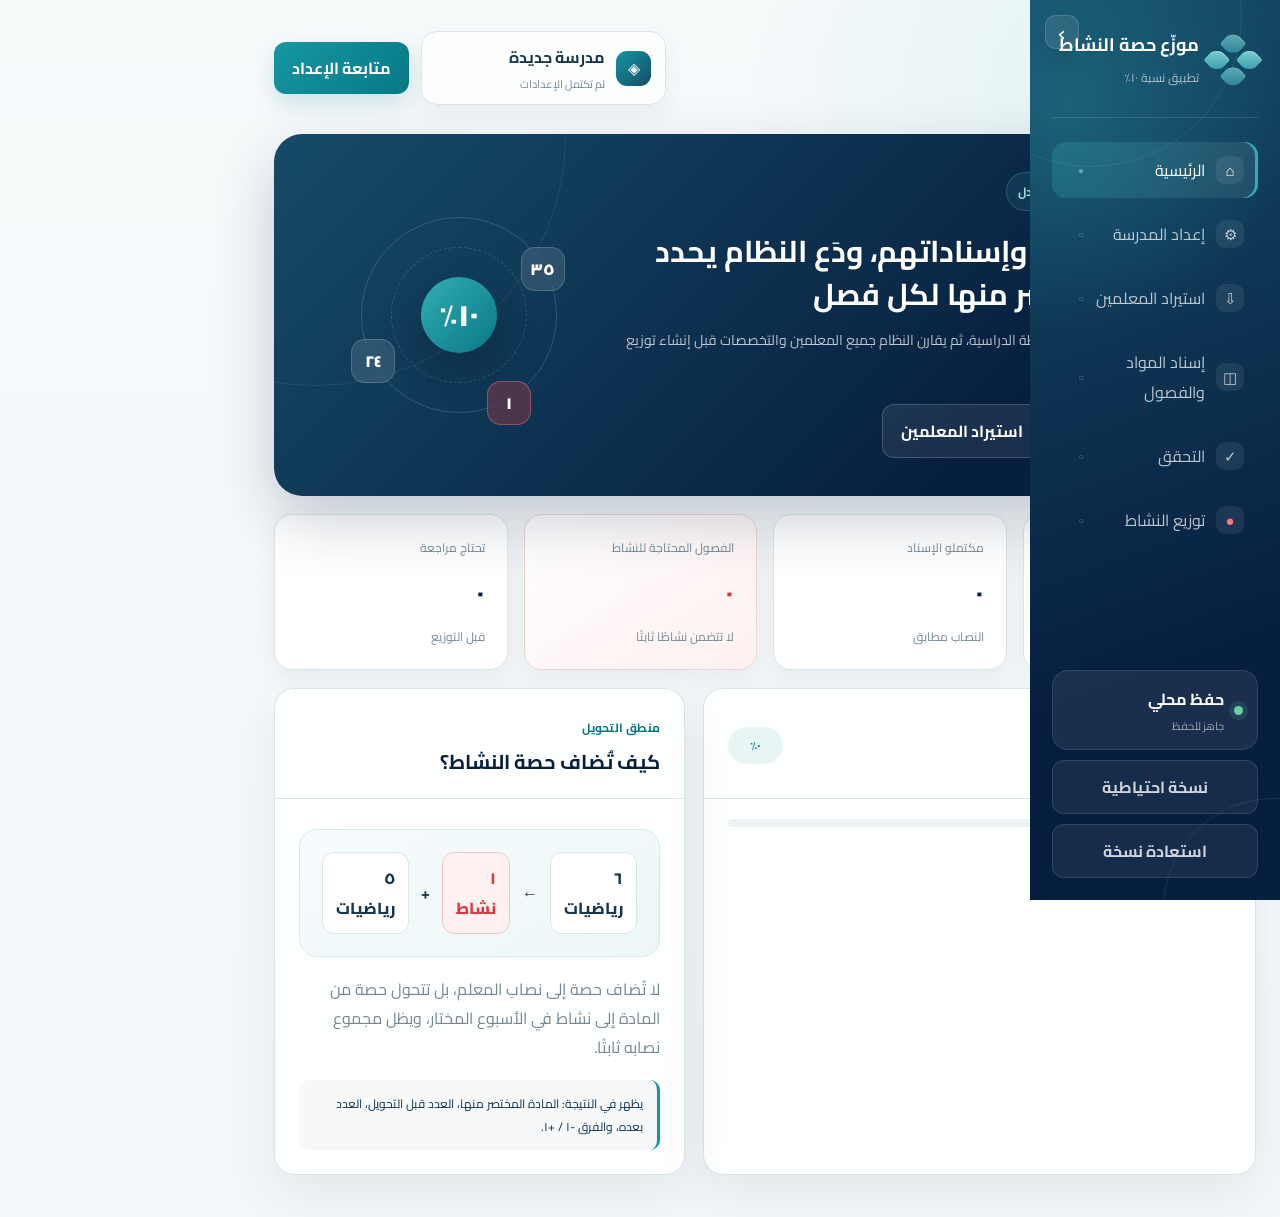
==== commit 35ebd944: "feat: activate rebuilt automatic distribution workflow" ====
--- a/index.html
+++ b/index.html
@@ -11,9 +11,9 @@
   <link href="https://fonts.googleapis.com/css2?family=Cairo:wght@400;500;600;700;800&display=swap" rel="stylesheet" />
   <link rel="stylesheet" href="styles.css" />
   <link rel="stylesheet" href="phase2.css" />
+  <link rel="stylesheet" href="phase3.css" />
   <script defer src="https://cdn.sheetjs.com/xlsx-0.20.3/package/dist/xlsx.full.min.js"></script>
-  <script defer src="app.js"></script>
-  <script defer src="phase2.js"></script>
+  <script defer src="app3.js"></script>
 </head>
 <body>
   <div class="app-shell">
@@ -24,11 +24,15 @@
         <button class="nav-item active" data-view="dashboard" title="الرئيسية"><span class="nav-icon">⌂</span><span>الرئيسية</span><span class="nav-state" data-step-state="dashboard">●</span></button>
         <button class="nav-item" data-view="settings" title="إعداد المدرسة"><span class="nav-icon">⚙</span><span>إعداد المدرسة</span><span class="nav-state" data-step-state="settings">○</span></button>
         <button class="nav-item" data-view="import" title="استيراد المعلمين"><span class="nav-icon">⇩</span><span>استيراد المعلمين</span><span class="nav-state" data-step-state="import">○</span></button>
-        <button class="nav-item" data-view="classify" title="تصنيف المعلمين"><span class="nav-icon">◫</span><span>تصنيف المعلمين</span><span class="nav-state" data-step-state="classify">○</span></button>
+        <button class="nav-item" data-view="classify" title="إسناد المواد والفصول"><span class="nav-icon">◫</span><span>إسناد المواد والفصول</span><span class="nav-state" data-step-state="classify">○</span></button>
         <button class="nav-item" data-view="validate" title="التحقق"><span class="nav-icon">✓</span><span>التحقق</span><span class="nav-state" data-step-state="validate">○</span></button>
         <button class="nav-item" data-view="distribution" title="توزيع النشاط"><span class="nav-icon activity-dot">●</span><span>توزيع النشاط</span><span class="nav-state" data-step-state="distribution">○</span></button>
       </nav>
-      <div class="sidebar-footer"><div class="local-badge"><span class="pulse-dot"></span><div><strong>حفظ محلي</strong><small id="saveStatus">جاهز للحفظ</small></div></div><button id="backupBtn" class="ghost-button full-width">نسخة احتياطية</button><label class="ghost-button full-width file-label">استعادة نسخة<input id="restoreInput" type="file" accept="application/json,.json" hidden /></label></div>
+      <div class="sidebar-footer">
+        <div class="local-badge"><span class="pulse-dot"></span><div><strong>حفظ محلي</strong><small id="saveStatus">جاهز للحفظ</small></div></div>
+        <button id="backupBtn" class="ghost-button full-width">نسخة احتياطية</button>
+        <label class="ghost-button full-width file-label">استعادة نسخة<input id="restoreInput" type="file" accept="application/json,.json" hidden /></label>
+      </div>
     </aside>
     <button id="sidebarBackdrop" class="sidebar-backdrop" type="button" aria-label="إغلاق القائمة"></button>
 
@@ -38,24 +42,39 @@
         <div class="topbar-title"><p class="eyebrow">نظام محلي لإدارة وتوزيع حصة النشاط</p><h1 id="pageTitle">مركز القيادة</h1></div>
         <div class="topbar-actions"><div class="school-chip"><span class="school-chip-icon">◈</span><div><strong id="schoolNameTop">مدرسة جديدة</strong><small id="schoolMetaTop">لم تكتمل الإعدادات</small></div></div><button id="quickContinueBtn" class="primary-button">متابعة الإعداد</button></div>
       </header>
-
       <section id="toast" class="toast" role="status" aria-live="polite"></section>
 
       <div id="viewRoot" class="view-root">
         <section class="view active" data-view-panel="dashboard">
-          <div class="hero-panel"><div class="hero-copy"><span class="hero-kicker">خطوة بخطوة</span><h2>حوّل بيانات المدرسة إلى توزيع نشاط قابل للمراجعة والاعتماد</h2><p>ابدأ بإعداد المدرسة، ثم استورد المعلمين وحدد المواد والشعب، وبعد التحقق سيقترح النظام توزيع حصة النشاط دون تجاوز نسبة ١٠٪ من أي مادة.</p><div class="hero-actions"><button class="primary-button" data-go="settings">ابدأ إعداد المدرسة</button><button class="secondary-button" data-go="import">استيراد المعلمين</button></div></div><div class="hero-orbit" aria-hidden="true"><div class="orbit-ring orbit-1"></div><div class="orbit-ring orbit-2"></div><div class="orbit-center">١٠٪</div><span class="orbit-node node-a">٣٥</span><span class="orbit-node node-b">٢٤</span><span class="orbit-node node-c activity">١</span></div></div>
-          <div class="stats-grid"><article class="stat-card"><span class="stat-label">المعلمون</span><strong id="statTeachers">٠</strong><small>تم استيرادهم</small></article><article class="stat-card"><span class="stat-label">مكتملو الإسناد</span><strong id="statComplete">٠</strong><small>بياناتهم جاهزة</small></article><article class="stat-card activity-card"><span class="stat-label">المؤهلون للنشاط</span><strong id="statEligible">٠</strong><small>نصاب ٢٤ حصة</small></article><article class="stat-card"><span class="stat-label">تحتاج مراجعة</span><strong id="statReview">٠</strong><small>قبل التوزيع</small></article></div>
-          <div class="dashboard-grid"><article class="panel progress-panel"><div class="panel-heading"><div><span class="section-kicker">مسار العمل</span><h3>تقدم المشروع</h3></div><span id="progressPercent" class="progress-badge">٠٪</span></div><div class="progress-track"><span id="progressBar"></span></div><div id="workflowSteps" class="workflow-steps"></div></article><article class="panel rule-panel"><div class="panel-heading"><div><span class="section-kicker">القاعدة التشغيلية</span><h3>كيف يعمل التوزيع؟</h3></div></div><div class="rule-formula"><span>٢٤ حصة مواد</span><b>←</b><span class="activity-pill">١ نشاط</span><b>+</b><span>٢٣ مادة</span></div><p>تبقى حصة النشاط داخل نصاب المعلم، ويحدد النظام المادة والفصل والشعبة التي تحل الحصة محلها.</p><div class="rule-note">مثال: رياضيات ٥ ← رياضيات ٤ + نشاط ١، مع بقاء الإجمالي ٥ حصص.</div></article></div>
+          <div class="hero-panel">
+            <div class="hero-copy"><span class="hero-kicker">من بيانات المدرسة إلى توزيع عادل</span><h2>اختر المعلمين وإسناداتهم، ودَع النظام يحدد المادة المختصر منها لكل فصل</h2><p>تُقرأ حصص المادة تلقائيًا من الخطة الدراسية، ثم يقارن النظام جميع المعلمين والتخصصات قبل إنشاء توزيع حصة النشاط دون تجاوز نسبة ١٠٪.</p><div class="hero-actions"><button class="primary-button" data-go="settings">ابدأ إعداد المدرسة</button><button class="secondary-button" data-go="import">استيراد المعلمين</button></div></div>
+            <div class="hero-orbit" aria-hidden="true"><div class="orbit-ring orbit-1"></div><div class="orbit-ring orbit-2"></div><div class="orbit-center">١٠٪</div><span class="orbit-node node-a">٣٥</span><span class="orbit-node node-b">٢٤</span><span class="orbit-node node-c activity">١</span></div>
+          </div>
+          <div class="stats-grid">
+            <article class="stat-card"><span class="stat-label">المعلمون</span><strong id="statTeachers">٠</strong><small>تم استيرادهم</small></article>
+            <article class="stat-card"><span class="stat-label">مكتملو الإسناد</span><strong id="statComplete">٠</strong><small>النصاب مطابق</small></article>
+            <article class="stat-card activity-card"><span class="stat-label">الفصول المحتاجة للنشاط</span><strong id="statEligible">٠</strong><small>لا تتضمن نشاطًا ثابتًا</small></article>
+            <article class="stat-card"><span class="stat-label">تحتاج مراجعة</span><strong id="statReview">٠</strong><small>قبل التوزيع</small></article>
+          </div>
+          <div class="dashboard-grid">
+            <article class="panel progress-panel"><div class="panel-heading"><div><span class="section-kicker">مسار العمل</span><h3>تقدم المشروع</h3></div><span id="progressPercent" class="progress-badge">٠٪</span></div><div class="progress-track"><span id="progressBar"></span></div><div id="workflowSteps" class="workflow-steps"></div></article>
+            <article class="panel rule-panel"><div class="panel-heading"><div><span class="section-kicker">منطق التحويل</span><h3>كيف تُضاف حصة النشاط؟</h3></div></div><div class="rule-formula"><span>٦ رياضيات</span><b>←</b><span class="activity-pill">١ نشاط</span><b>+</b><span>٥ رياضيات</span></div><p>لا تُضاف حصة إلى نصاب المعلم، بل تتحول حصة من المادة إلى نشاط في الأسبوع المختار، ويظل مجموع نصابه ثابتًا.</p><div class="rule-note">يظهر في النتيجة: المادة المختصر منها، العدد قبل التحويل، العدد بعده، والفرق -١ / +١.</div></article>
+          </div>
         </section>
 
         <section class="view" data-view-panel="settings">
           <div class="page-grid settings-layout">
-            <div class="wizard-rail"><button class="wizard-step active" data-settings-step="1"><span>١</span><div><strong>هوية المدرسة</strong><small>الاسم والجنس</small></div></button><button class="wizard-step" data-settings-step="2"><span>٢</span><div><strong>المراحل</strong><small>عام أو تحفيظ</small></div></button><button class="wizard-step" data-settings-step="3"><span>٣</span><div><strong>الصفوف والشعب</strong><small>توليد تلقائي</small></div></button><button class="wizard-step" data-settings-step="4"><span>٤</span><div><strong>ضوابط النشاط</strong><small>٣٥، ٢٤، ٣٦</small></div></button></div>
+            <div class="wizard-rail">
+              <button class="wizard-step active" data-settings-step="1"><span>١</span><div><strong>هوية المدرسة</strong><small>الاسم والجنس</small></div></button>
+              <button class="wizard-step" data-settings-step="2"><span>٢</span><div><strong>المراحل</strong><small>عام أو تحفيظ</small></div></button>
+              <button class="wizard-step" data-settings-step="3"><span>٣</span><div><strong>الصفوف والشعب</strong><small>توليد رقمي</small></div></button>
+              <button class="wizard-step" data-settings-step="4"><span>٤</span><div><strong>ضوابط النشاط</strong><small>٣٥، ٢٤، ٣٦</small></div></button>
+            </div>
             <div class="panel wizard-panel">
               <div class="settings-step-panel active" data-settings-panel="1"><div class="section-heading"><span class="section-number">١</span><div><h2>هوية المدرسة</h2><p>بيانات أساسية تظهر في جميع أجزاء المشروع.</p></div></div><div class="form-grid two-cols"><label class="field full-span"><span>اسم المدرسة</span><input id="schoolNameInput" type="text" placeholder="مثال: مدرسة الراشدية الابتدائية" /></label><div class="field full-span"><span>الجنس</span><div class="choice-cards two"><button class="choice-card" data-choice="gender" data-value="boys"><span class="choice-icon">♂</span><strong>بنين</strong></button><button class="choice-card" data-choice="gender" data-value="girls"><span class="choice-icon">♀</span><strong>بنات</strong></button></div></div></div></div>
               <div class="settings-step-panel" data-settings-panel="2"><div class="section-heading"><span class="section-number">٢</span><div><h2>المراحل ونوع التعليم</h2><p>يمكن اختيار أكثر من مرحلة للمجمعات.</p></div></div><div id="stageCards" class="stage-cards"></div></div>
-              <div class="settings-step-panel" data-settings-panel="3"><div class="section-heading"><span class="section-number">٣</span><div><h2>الصفوف والشعب</h2><p>تظهر الصفوف تلقائيًا وفق المراحل المختارة، وتُرقّم الشعب 1 و2 و3 وهكذا.</p></div></div><div id="gradesEditor" class="grades-editor empty-state"><div class="empty-icon">▦</div><h3>اختر مرحلة تعليمية أولًا</h3><p>بعد اختيار المرحلة سيظهر هنا عدد الشعب لكل صف.</p></div></div>
-              <div class="settings-step-panel" data-settings-panel="4"><div class="section-heading"><span class="section-number activity-number">٤</span><div><h2>ضوابط تفعيل النشاط</h2><p>القيم الافتراضية مبنية على التصور المتفق عليه.</p></div></div><div class="rule-settings-grid"><label class="metric-field"><span>حصص الصف النظامية</span><input id="regularPeriodsInput" type="number" min="1" value="35"><small>حصة أسبوعيًا</small></label><label class="metric-field"><span>نصاب المعلم المستهدف</span><input id="targetLoadInput" type="number" min="1" value="24"><small>حصة أسبوعيًا</small></label><label class="metric-field"><span>أسابيع العام</span><input id="weeksInput" type="number" min="1" value="36"><small>أسبوعًا دراسيًا</small></label><label class="metric-field activity-metric"><span>حصة النشاط</span><input id="activityWeeklyInput" type="number" min="1" value="1"><small>حصة أسبوعيًا</small></label></div><div class="eligibility-box"><div class="eligibility-icon">✓</div><div><strong>تطبيق موجه للخطط التي لا تتضمن حصة نشاط ثابتة</strong><p>مثل الصفوف العليا والمتوسطة في تحفيظ القرآن، أو المدارس التي بلغت أنصبة معلميها ٢٤ حصة.</p></div></div><div id="liveEligibilityDiagnostic" class="live-diagnostic" aria-live="polite"></div></div>
+              <div class="settings-step-panel" data-settings-panel="3"><div class="section-heading"><span class="section-number">٣</span><div><h2>الصفوف والشعب</h2><p>تظهر الصفوف تلقائيًا، وتُسمى الشعب بالأرقام 1 و2 و3.</p></div></div><div id="gradesEditor" class="grades-editor empty-state"><div class="empty-icon">▦</div><h3>اختر مرحلة تعليمية أولًا</h3><p>بعد اختيار المرحلة سيظهر عدد الشعب لكل صف.</p></div></div>
+              <div class="settings-step-panel" data-settings-panel="4"><div class="section-heading"><span class="section-number activity-number">٤</span><div><h2>ضوابط تفعيل النشاط</h2><p>القيم الافتراضية للمدارس المستهدفة بالتطبيق.</p></div></div><div class="rule-settings-grid"><label class="metric-field"><span>حصص الصف النظامية</span><input id="regularPeriodsInput" type="number" min="1" value="35"><small>حصة أسبوعيًا</small></label><label class="metric-field"><span>نصاب المعلم المستهدف</span><input id="targetLoadInput" type="number" min="1" value="24"><small>حصة أسبوعيًا</small></label><label class="metric-field"><span>أسابيع العام</span><input id="weeksInput" type="number" min="1" value="36"><small>أسبوعًا دراسيًا</small></label><label class="metric-field activity-metric"><span>حصة النشاط</span><input id="activityWeeklyInput" type="number" min="1" value="1"><small>حصة لكل فصل أسبوعيًا</small></label></div><div class="eligibility-box"><div class="eligibility-icon">✓</div><div><strong>الحصص تُسحب تلقائيًا من الخطة الدراسية</strong><p>الربط الآلي متاح حاليًا للمرحلتين الابتدائية والمتوسطة، تعليم عام وتحفيظ.</p></div></div><div id="liveEligibilityDiagnostic" class="live-diagnostic" aria-live="polite"></div></div>
               <div class="wizard-actions"><button id="settingsPrevBtn" class="secondary-button" disabled>السابق</button><button id="settingsNextBtn" class="primary-button">التالي</button></div>
             </div>
           </div>
@@ -63,33 +82,22 @@
 
         <section class="view" data-view-panel="import">
           <div class="import-grid">
-            <article class="panel import-source-panel"><div class="panel-heading"><div><span class="section-kicker">إضافة البيانات</span><h3>استيراد المعلمين</h3></div><span class="small-badge">Excel أو نص</span></div><div class="phase2-quick-actions"><button id="downloadTemplateBtn" class="secondary-button" type="button">تحميل نموذج CSV</button><span>يستورد الاسم والتخصص، ثم يُكتب النصاب يدويًا.</span></div><div class="import-tabs"><button class="import-tab active" data-import-tab="excel">ملف Excel</button><button class="import-tab" data-import-tab="text">نص مباشر</button></div><div class="import-tab-panel active" data-import-panel="excel"><label class="drop-zone" id="dropZone"><input id="excelInput" type="file" accept=".xlsx,.xls,.csv,text/csv" hidden /><span class="drop-icon">⇩</span><strong>اسحب ملف المعلمين هنا</strong><p>يدعم XLSX وXLS وCSV، ثم يتيح مطابقة الأعمدة قبل الاعتماد.</p><span class="secondary-button">اختيار ملف</span></label><div class="import-hint">حدد عمود الاسم والتخصص، ويمكن ترك النصاب دون عمود لإدخاله يدويًا في المعاينة.</div></div><div class="import-tab-panel" data-import-panel="text"><label class="field"><span>الصق البيانات</span><textarea id="teachersTextInput" rows="12" placeholder="Tea_1017100908&#9;احمد سعد احمد الغامدي&#9;966530237122&#9;دائم&#9;معلم&#9;دين&#9;دين"></textarea></label><div class="text-format-note">يدعم السطر المباشر من نظام شؤون المعلمين، ويستخرج الاسم والتخصص تلقائيًا. يُكتب النصاب يدويًا قبل الاعتماد.</div><button id="parseTextBtn" class="primary-button full-width">قراءة النص</button></div></article>
-            <article class="panel import-preview-panel"><div class="panel-heading"><div><span class="section-kicker">المعاينة</span><h3>مراجعة البيانات</h3></div><span id="previewCount" class="small-badge">٠ سجل</span></div><div class="preview-tools"><button id="normalizePreviewBtn" class="secondary-button" type="button">توحيد التخصصات</button><button id="removeDuplicatePreviewBtn" class="secondary-button" type="button">استبعاد المكرر</button><span id="previewQualityBadge" class="quality-badge">بانتظار البيانات</span></div><div id="importPreview" class="table-wrap empty-table"><div class="empty-icon">▤</div><h3>لم يتم تحميل بيانات بعد</h3><p>ستظهر معاينة المعلمين هنا قبل اعتماد الاستيراد.</p></div><div class="preview-actions"><button id="clearPreviewBtn" class="secondary-button" disabled>مسح المعاينة</button><button id="commitImportBtn" class="primary-button" disabled>اعتماد الاستيراد</button></div></article>
+            <article class="panel import-source-panel"><div class="panel-heading"><div><span class="section-kicker">إضافة البيانات</span><h3>استيراد المعلمين</h3></div><span class="small-badge">Excel أو نص</span></div><div class="phase2-quick-actions"><button id="downloadTemplateBtn" class="secondary-button" type="button">تحميل نموذج CSV</button><span>يستخرج النظام الاسم والتخصص، ويُكتب النصاب عند عدم وجوده.</span></div><div class="import-tabs"><button class="import-tab active" data-import-tab="excel">ملف Excel</button><button class="import-tab" data-import-tab="text">نص مباشر</button></div><div class="import-tab-panel active" data-import-panel="excel"><label class="drop-zone" id="dropZone"><input id="excelInput" type="file" accept=".xlsx,.xls,.csv,text/csv" hidden /><span class="drop-icon">⇩</span><strong>اسحب ملف المعلمين هنا</strong><p>حدد أعمدة الاسم والتخصص والنصاب قبل إنشاء المعاينة.</p><span class="secondary-button">اختيار ملف</span></label><div class="import-hint">يمكن ترك عمود النصاب غير محدد ثم كتابته في المعاينة.</div></div><div class="import-tab-panel" data-import-panel="text"><label class="field"><span>الصق البيانات</span><textarea id="teachersTextInput" rows="12" placeholder="Tea_1017100908&#9;احمد سعد احمد الغامدي&#9;966530237122&#9;دائم&#9;معلم&#9;دين&#9;دين"></textarea></label><div class="text-format-note">يتعرف النظام على صيغة التصدير التي تبدأ بالمعرف Tea_ ويستخرج الاسم والتخصص تلقائيًا.</div><button id="parseTextBtn" class="primary-button full-width">قراءة النص</button></div></article>
+            <article class="panel import-preview-panel"><div class="panel-heading"><div><span class="section-kicker">المعاينة</span><h3>مراجعة البيانات</h3></div><span id="previewCount" class="small-badge">٠ سجل</span></div><div class="preview-tools"><button id="normalizePreviewBtn" class="secondary-button" type="button">توحيد التخصصات</button><button id="removeDuplicatePreviewBtn" class="secondary-button" type="button">استبعاد المكرر</button><span id="previewQualityBadge" class="quality-badge">بانتظار البيانات</span></div><div id="importPreview" class="table-wrap empty-table"><div class="empty-icon">▤</div><h3>لم يتم تحميل بيانات بعد</h3><p>ستظهر معاينة المعلمين هنا قبل الاعتماد.</p></div><div class="preview-actions"><button id="clearPreviewBtn" class="secondary-button" disabled>مسح المعاينة</button><button id="commitImportBtn" class="primary-button" disabled>اعتماد الاستيراد</button></div></article>
           </div>
         </section>
 
-        <section class="view" data-view-panel="classify"><div class="classify-layout"><aside class="panel teachers-list-panel"><div class="panel-heading compact"><div><span class="section-kicker">المعلمون</span><h3>قائمة التصنيف</h3></div><span id="teachersListCount" class="small-badge">٠</span></div><label class="search-box"><span>⌕</span><input id="teacherSearch" type="search" placeholder="بحث بالاسم أو التخصص"></label><div id="teachersList" class="teachers-list"></div></aside><section id="teacherEditor" class="panel teacher-editor empty-state"><div class="empty-icon">◫</div><h3>اختر معلمًا لبدء التصنيف</h3><p>حدد التخصص والنصاب والرتبة والمواد والشعب، ويمكن استثناء المعلم من التوزيع.</p></section></div></section>
+        <section class="view" data-view-panel="classify"><div class="classify-layout"><aside class="panel teachers-list-panel"><div class="panel-heading compact"><div><span class="section-kicker">المعلمون</span><h3>قائمة الإسناد</h3></div><span id="teachersListCount" class="small-badge">٠</span></div><label class="search-box"><span>⌕</span><input id="teacherSearch" type="search" placeholder="بحث بالاسم أو التخصص"></label><div id="teachersList" class="teachers-list"></div></aside><section id="teacherEditor" class="panel teacher-editor empty-state"><div class="empty-icon">◫</div><h3>اختر معلمًا لإضافة المواد والفصول</h3><p>عدد الحصص سيظهر تلقائيًا وفق الخطة الدراسية.</p></section></div></section>
 
-        <section class="view" data-view-panel="validate"><div class="panel validation-panel"><div class="panel-heading"><div><span class="section-kicker">فحص ما قبل التوزيع</span><h3>التحقق من الإسنادات والأهلية</h3></div><button id="runValidationBtn" class="primary-button">تشغيل التحقق</button></div><div id="validationSummary" class="validation-summary"></div><div id="validationTable" class="table-wrap empty-table"><div class="empty-icon">✓</div><h3>شغّل التحقق بعد اكتمال التصنيف</h3><p>سيعرض النظام النصاب، اكتمال المواد والشعب، الرصيد المتاح، وحالة كل معلم.</p></div></div></section>
+        <section class="view" data-view-panel="validate"><div class="panel validation-panel"><div class="panel-heading"><div><span class="section-kicker">فحص ما قبل التوزيع</span><h3>التحقق من المعلمين والفصول</h3></div><button id="runValidationBtn" class="primary-button">تشغيل التحقق</button></div><div id="validationSummary" class="validation-summary"></div><div id="validationTable" class="table-wrap empty-table"><div class="empty-icon">✓</div><h3>شغّل التحقق بعد اكتمال الإسنادات</h3><p>سيُفحص نصاب كل معلم، ثم الرصيد المتاح لكل فصل من جميع المعلمين.</p></div></div></section>
 
-        <section class="view" data-view-panel="distribution"><div class="distribution-toolbar panel"><div><span class="section-kicker">المحرك الذكي</span><h3>توزيع حصة النشاط</h3><p>تُضاف حصة نشاط إلى الفصل المسند مع خفض حصة المادة المقابلة، دون زيادة النصاب.</p></div><div class="toolbar-actions"><button id="generateDistributionBtn" class="activity-button">بدء التوزيع</button><button id="clearDistributionBtn" class="secondary-button">مسح النتائج</button></div></div><div id="distributionResults" class="distribution-results empty-state panel"><div class="empty-icon activity-empty">●</div><h3>لم يتم إنشاء توزيع بعد</h3><p>أكمل الإعدادات والمواد والشعب، ثم شغّل التحقق قبل بدء التوزيع.</p></div></section>
+        <section class="view" data-view-panel="distribution"><div class="distribution-toolbar panel"><div><span class="section-kicker">المقارنة الشاملة</span><h3>توزيع حصة النشاط على الفصول</h3><p>يقارن النظام جميع المعلمين والتخصصات، ثم يحدد المادة المختصر منها والفرق.</p></div><div class="toolbar-actions"><button id="generateDistributionBtn" class="activity-button">بدء التوزيع</button><button id="clearDistributionBtn" class="secondary-button">مسح النتائج</button></div></div><div id="distributionResults" class="distribution-results empty-state panel"><div class="empty-icon activity-empty">●</div><h3>لم يتم إنشاء توزيع بعد</h3><p>أكمل إسنادات المعلمين، ثم شغّل التحقق قبل بدء التوزيع.</p></div></section>
       </div>
     </main>
   </div>
 
-  <template id="teacherEditorTemplate">
-    <div class="teacher-editor-content">
-      <div class="teacher-profile-head"><div class="teacher-avatar"></div><div class="teacher-main-info"><span class="section-kicker">بيانات المعلم</span><h2 data-field="teacher-name"></h2><p data-field="teacher-specialty-display"></p></div><div class="load-meter"><div class="load-circle"><strong data-field="load-current">٠</strong><small>/ <span data-field="load-target">٢٤</span></small></div><span>النصاب المسند</span></div></div>
-      <div class="form-grid three-cols teacher-fields"><label class="field"><span>اسم المعلم</span><input data-input="name" type="text"></label><label class="field"><span>التخصص</span><input data-input="specialty" type="text" list="specialtyOptions" placeholder="مثال: رياضيات"></label><label class="field"><span>النصاب</span><input data-input="load" type="number" min="0" max="40" placeholder="اكتب النصاب"></label></div>
-      <div class="classification-section"><div class="subsection-heading"><div><h3>المواد التي يدرسها</h3><p>اختر المواد المرتبطة بالمعلم.</p></div><span data-field="subjects-count" class="small-badge">٠ مادة</span></div><div data-field="subjects-list" class="check-grid"></div></div>
-      <div class="classification-section"><div class="subsection-heading"><div><h3>الشعب المسندة</h3><p>حدد الشعب بالأرقام 1 و2 و3 وهكذا.</p></div><span data-field="sections-count" class="small-badge">٠ شعبة</span></div><div data-field="sections-list" class="check-grid sections-check-grid"></div></div>
-      <div class="classification-section assignment-builder"><div class="subsection-heading"><div><h3></h3><p></p></div></div><div class="assignment-controls"><select data-input="assignment-subject"><option value="">اختر المادة</option></select><select data-input="assignment-section"><option value="">اختر الشعبة</option></select><input data-input="assignment-periods" type="number" min="1" max="20" placeholder="الحصص"><button data-action="add-assignment" class="primary-button">إضافة المادة والشعبة</button></div><div data-field="assignments-table" class="table-wrap compact-table"></div></div>
-      <div class="teacher-editor-actions"><button data-action="delete-teacher" class="danger-ghost-button">حذف المعلم</button><button data-action="save-teacher" class="primary-button">حفظ بيانات المعلم</button></div>
-    </div>
-  </template>
-
   <datalist id="specialtyOptions"><option value="القرآن الكريم والدراسات الإسلامية"></option><option value="دراسات إسلامية"></option><option value="لغة عربية"></option><option value="رياضيات"></option><option value="علوم"></option><option value="لغة إنجليزية"></option><option value="دراسات اجتماعية"></option><option value="مهارات رقمية"></option><option value="تربية بدنية"></option><option value="تربية فنية"></option><option value="تجويد"></option><option value="تفكير ناقد"></option><option value="صفوف أولية"></option></datalist>
 
-  <dialog id="columnMappingModal" class="mapping-dialog" aria-labelledby="mappingTitle"><form method="dialog" class="mapping-card"><div class="mapping-head"><div><span class="section-kicker">استيراد منظم</span><h2 id="mappingTitle">مطابقة أعمدة الملف</h2><p>حدد عمود الاسم والتخصص، واترك النصاب دون اختيار ليُكتب يدويًا.</p></div><button id="closeMappingBtn" class="dialog-close" value="cancel" aria-label="إغلاق">×</button></div><div class="mapping-file-info"><strong id="mappingFileName">ملف المعلمين</strong><span id="mappingRowsCount">٠ صف</span></div><div class="mapping-grid"><label class="field"><span>عمود اسم المعلم <b>*</b></span><select id="mapNameColumn"></select></label><label class="field"><span>عمود التخصص</span><select id="mapSpecialtyColumn"></select></label><label class="field"><span>عمود النصاب</span><select id="mapLoadColumn"></select></label></div><div id="mappingSample" class="mapping-sample"></div><div class="mapping-actions"><button class="secondary-button" value="cancel">إلغاء</button><button id="confirmMappingBtn" class="primary-button" type="button">إنشاء المعاينة</button></div></form></dialog>
+  <dialog id="columnMappingModal" class="mapping-dialog" aria-labelledby="mappingTitle"><form method="dialog" class="mapping-card"><div class="mapping-head"><div><span class="section-kicker">استيراد منظم</span><h2 id="mappingTitle">مطابقة أعمدة الملف</h2><p>حدد العمود المقابل لكل حقل قبل إنشاء المعاينة.</p></div><button class="dialog-close" value="cancel" aria-label="إغلاق">×</button></div><div class="mapping-file-info"><strong id="mappingFileName">ملف المعلمين</strong><span id="mappingRowsCount">٠ صف</span></div><div class="mapping-grid"><label class="field"><span>عمود اسم المعلم <b>*</b></span><select id="mapNameColumn"></select></label><label class="field"><span>عمود التخصص</span><select id="mapSpecialtyColumn"></select></label><label class="field"><span>عمود النصاب</span><select id="mapLoadColumn"></select></label></div><div id="mappingSample" class="mapping-sample"></div><div class="mapping-actions"><button class="secondary-button" value="cancel">إلغاء</button><button id="confirmMappingBtn" class="primary-button" type="button">إنشاء المعاينة</button></div></form></dialog>
 </body>
 </html>
--- a/phase3.css
+++ b/phase3.css
@@ -0,0 +1,238 @@
+.danger-sidebar-button {
+  border: 1px solid rgba(255, 124, 131, .28);
+  border-radius: 12px;
+  padding: 10px 14px;
+  color: #ffd7da;
+  background: rgba(217, 56, 62, .10);
+  font-weight: 700;
+  transition: .2s ease;
+}
+.danger-sidebar-button:hover { background: rgba(217, 56, 62, .20); color: #fff; }
+
+.teacher-meta-grid {
+  grid-template-columns: 1.5fr 1fr .65fr .9fr;
+  padding: 22px 24px 8px;
+}
+
+.exclude-teacher-switch {
+  margin: 14px 24px 22px;
+  display: grid;
+  grid-template-columns: 46px 1fr;
+  align-items: center;
+  gap: 13px;
+  padding: 14px 16px;
+  border: 1px solid var(--border);
+  border-radius: 16px;
+  background: var(--surface-soft);
+  cursor: pointer;
+}
+.exclude-teacher-switch input { position: absolute; opacity: 0; pointer-events: none; }
+.exclude-teacher-switch > span {
+  position: relative;
+  width: 46px;
+  height: 25px;
+  border-radius: 999px;
+  background: #c9d5da;
+  transition: .2s ease;
+}
+.exclude-teacher-switch > span::after {
+  content: "";
+  position: absolute;
+  top: 3px;
+  right: 3px;
+  width: 19px;
+  height: 19px;
+  border-radius: 50%;
+  background: #fff;
+  box-shadow: 0 2px 8px rgba(7, 31, 63, .18);
+  transition: .2s ease;
+}
+.exclude-teacher-switch input:checked + span { background: var(--activity); }
+.exclude-teacher-switch input:checked + span::after { transform: translateX(-21px); }
+.exclude-teacher-switch strong,
+.exclude-teacher-switch small { display: block; }
+.exclude-teacher-switch strong { color: var(--navy-950); font-size: 13px; }
+.exclude-teacher-switch small { color: var(--muted); margin-top: 3px; font-size: 10px; line-height: 1.6; }
+
+.smart-assignment-panel {
+  margin: 0 24px 22px;
+  padding: 20px;
+  border: 1px solid var(--border);
+  border-radius: 20px;
+  background: linear-gradient(180deg, rgba(232, 245, 245, .55), #fff);
+}
+.guide-badge {
+  display: inline-flex;
+  align-items: center;
+  padding: 7px 10px;
+  border-radius: 999px;
+  color: var(--teal-700);
+  background: var(--teal-100);
+  font-size: 11px;
+  font-weight: 800;
+}
+.smart-assignment-controls {
+  display: grid;
+  grid-template-columns: 1.2fr 1.25fr .6fr auto;
+  gap: 12px;
+  align-items: end;
+}
+.smart-assignment-controls .field { margin: 0; }
+.smart-assignment-controls .primary-button { min-height: 46px; white-space: nowrap; }
+.auto-periods-preview {
+  min-height: 73px;
+  padding: 10px 12px;
+  border: 1px solid var(--border);
+  border-radius: 14px;
+  display: grid;
+  place-items: center;
+  align-content: center;
+  gap: 1px;
+  background: #fff;
+  text-align: center;
+}
+.auto-periods-preview span,
+.auto-periods-preview small { color: var(--muted); font-size: 9px; }
+.auto-periods-preview strong { color: var(--navy-950); font-size: 22px; line-height: 1.1; }
+.auto-periods-preview.ready { border-color: #a9dedf; background: var(--teal-100); }
+.auto-periods-preview.ready strong { color: var(--teal-700); }
+
+.assignment-empty-state {
+  min-height: 220px;
+  display: grid;
+  place-items: center;
+  align-content: center;
+  text-align: center;
+  padding: 30px;
+}
+.assignment-empty-state h3 { margin: 8px 0 4px; color: var(--navy-950); }
+.assignment-empty-state p { margin: 0; color: var(--muted); font-size: 12px; }
+
+.adjustment-inline,
+.adjustment-equation {
+  display: inline-flex;
+  align-items: center;
+  gap: 6px;
+  flex-wrap: wrap;
+}
+.adjustment-inline b,
+.adjustment-equation b {
+  min-width: 30px;
+  height: 30px;
+  display: grid;
+  place-items: center;
+  border-radius: 9px;
+  color: #fff;
+  background: var(--navy-900);
+}
+.adjustment-inline i,
+.adjustment-equation i { color: var(--muted); font-style: normal; }
+.adjustment-inline span,
+.adjustment-equation span {
+  padding: 5px 8px;
+  border-radius: 8px;
+  color: var(--navy-900);
+  background: #eef3f6;
+  font-size: 10px;
+  font-weight: 700;
+}
+.adjustment-inline em,
+.adjustment-equation em {
+  padding: 5px 8px;
+  border-radius: 8px;
+  color: var(--activity);
+  background: var(--activity-soft);
+  font-size: 10px;
+  font-style: normal;
+  font-weight: 800;
+}
+.adjustment-equation u {
+  width: 100%;
+  color: var(--muted);
+  font-size: 9px;
+  text-decoration: none;
+}
+
+.teacher-list-item.teacher-excluded { opacity: .68; }
+.teacher-status-dot.excluded { background: #9aa9b2; }
+.load-circle.complete { box-shadow: inset 0 0 0 4px rgba(41, 147, 104, .16); }
+
+.validation-groups { display: grid; gap: 26px; padding: 22px; }
+.validation-groups > section { min-width: 0; }
+.validation-groups .subsection-heading { padding: 0 0 12px; }
+
+.global-distribution-summary {
+  display: flex;
+  align-items: center;
+  justify-content: space-between;
+  gap: 24px;
+  padding: 24px;
+  border-bottom: 1px solid var(--border);
+  background: linear-gradient(135deg, rgba(21, 75, 104, .06), rgba(50, 173, 178, .08));
+}
+.global-distribution-summary h3 { margin: 3px 0 5px; color: var(--navy-950); font-size: 21px; }
+.global-distribution-summary p { margin: 0; color: var(--muted); font-size: 12px; }
+.global-metrics { display: flex; gap: 10px; flex-wrap: wrap; }
+.global-metrics span {
+  min-width: 105px;
+  padding: 10px 12px;
+  border: 1px solid var(--border);
+  border-radius: 14px;
+  background: #fff;
+  color: var(--muted);
+  text-align: center;
+  font-size: 10px;
+}
+.global-metrics strong { display: block; color: var(--navy-950); font-size: 20px; }
+
+.section-distribution-card { border-bottom: 1px solid var(--border); }
+.section-distribution-card:last-child { border-bottom: 0; }
+.section-result-body { grid-template-columns: .9fr 1.1fr; }
+.source-summary-list { display: grid; gap: 10px; }
+.source-summary-item {
+  display: flex;
+  align-items: center;
+  justify-content: space-between;
+  gap: 16px;
+  padding: 13px 14px;
+  border: 1px solid var(--border);
+  border-radius: 14px;
+  background: var(--surface-soft);
+}
+.source-summary-item strong,
+.source-summary-item small { display: block; }
+.source-summary-item strong { color: var(--navy-950); font-size: 12px; }
+.source-summary-item small { margin-top: 3px; color: var(--muted); font-size: 9px; }
+.week-difference {
+  margin-top: 7px;
+  padding-top: 7px;
+  border-top: 1px dashed var(--border);
+  color: var(--activity);
+  font-size: 9px;
+  font-weight: 800;
+}
+
+@media (max-width: 1100px) {
+  .teacher-meta-grid { grid-template-columns: repeat(2, 1fr); }
+  .smart-assignment-controls { grid-template-columns: 1fr 1fr; }
+  .smart-assignment-controls .primary-button { width: 100%; }
+  .section-result-body { grid-template-columns: 1fr; }
+}
+
+@media (max-width: 900px) {
+  .teacher-meta-grid { grid-template-columns: 1fr; padding: 18px 16px 6px; }
+  .exclude-teacher-switch,
+  .smart-assignment-panel { margin-left: 16px; margin-right: 16px; }
+  .global-distribution-summary { align-items: stretch; flex-direction: column; }
+  .global-metrics { display: grid; grid-template-columns: repeat(3, 1fr); }
+  .global-metrics span { min-width: 0; }
+}
+
+@media (max-width: 600px) {
+  .smart-assignment-controls { grid-template-columns: 1fr; }
+  .auto-periods-preview { min-height: 66px; }
+  .source-summary-item { align-items: flex-start; flex-direction: column; }
+  .adjustment-equation { width: 100%; }
+  .global-metrics { grid-template-columns: 1fr; }
+  .validation-groups { padding: 14px; }
+}
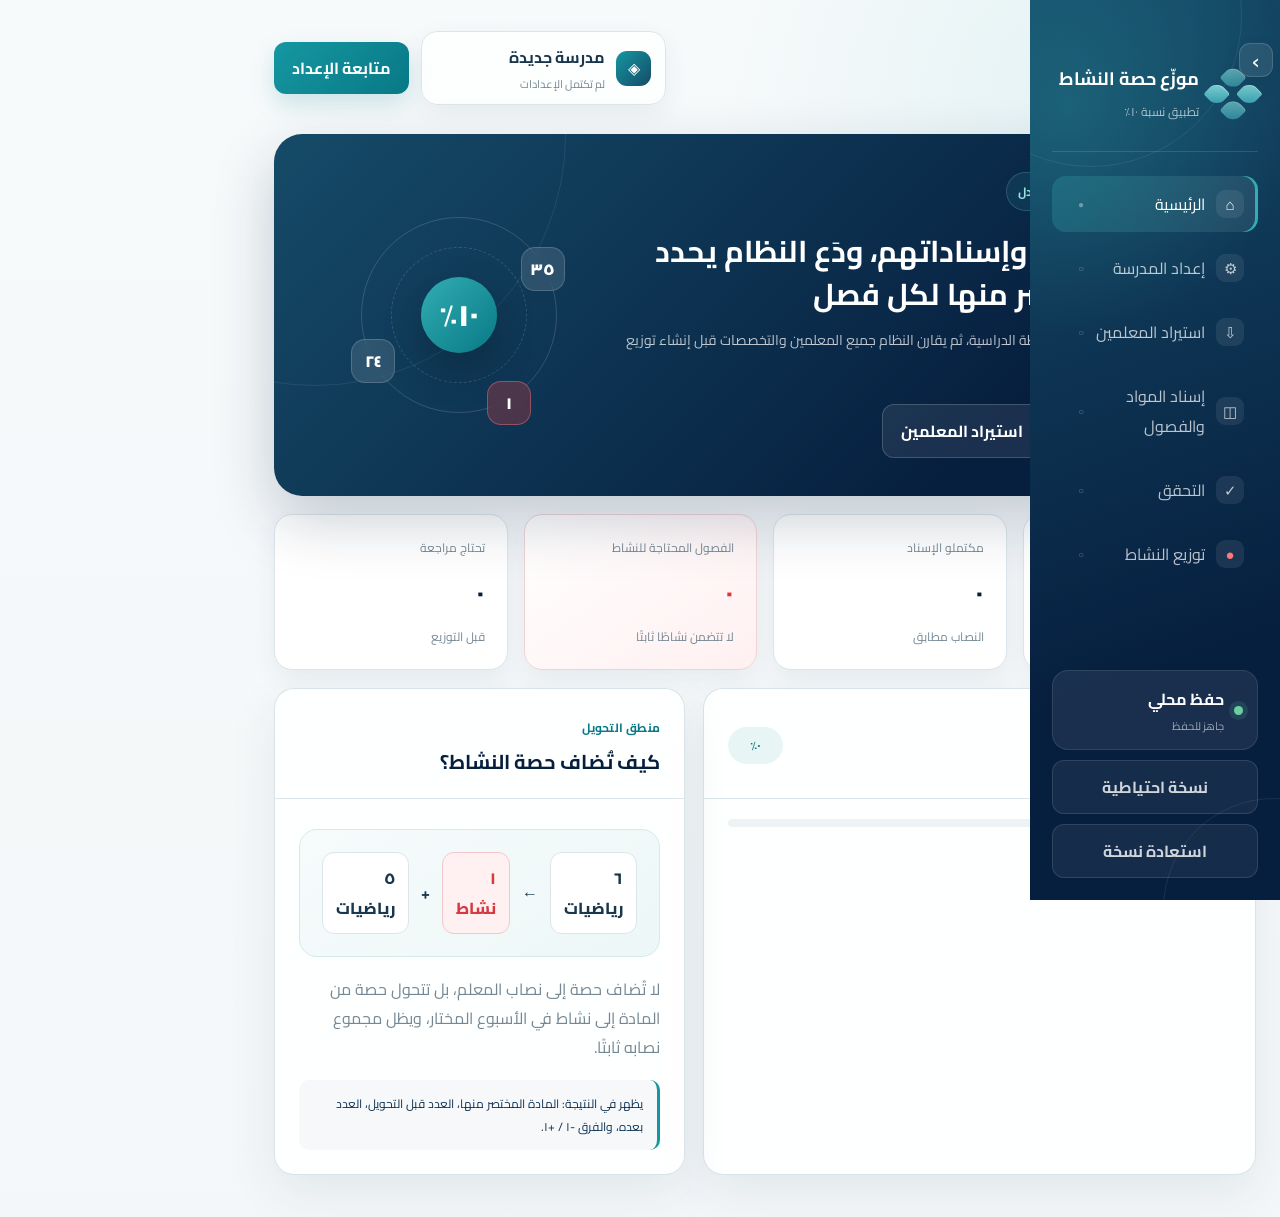
==== commit 115dc2fd: "fix: load touch interaction hotfix" ====
--- a/index.html
+++ b/index.html
@@ -12,8 +12,10 @@
   <link rel="stylesheet" href="styles.css" />
   <link rel="stylesheet" href="phase2.css" />
   <link rel="stylesheet" href="phase3.css" />
+  <link rel="stylesheet" href="ui-hotfix.css" />
   <script defer src="https://cdn.sheetjs.com/xlsx-0.20.3/package/dist/xlsx.full.min.js"></script>
   <script defer src="app3.js"></script>
+  <script defer src="ui-hotfix.js"></script>
 </head>
 <body>
   <div class="app-shell">
--- a/ui-hotfix.css
+++ b/ui-hotfix.css
@@ -0,0 +1,61 @@
+/* iOS and touch interaction hotfix */
+#sideNav,
+.nav-item,
+.nav-icon,
+#mobileMenuBtn,
+#sidebarToggle,
+.icon-button,
+[data-go],
+.wizard-step,
+.choice-card,
+.type-button,
+.stage-toggle {
+  touch-action: manipulation;
+  -webkit-tap-highlight-color: transparent;
+}
+
+.nav-item,
+#mobileMenuBtn,
+#sidebarToggle,
+.icon-button,
+[data-go] {
+  position: relative;
+  pointer-events: auto !important;
+  user-select: none;
+  -webkit-user-select: none;
+}
+
+.nav-item > *,
+#mobileMenuBtn > *,
+#sidebarToggle > *,
+.icon-button > *,
+[data-go] > * {
+  pointer-events: none;
+}
+
+.sidebar { z-index: 100 !important; }
+.sidebar-backdrop { z-index: 90 !important; }
+.sidebar-toggle { z-index: 120 !important; }
+.mobile-menu-button { z-index: 40; }
+
+.nav-item:active,
+.icon-button:active,
+.mobile-menu-button:active,
+.sidebar-toggle:active,
+[data-go]:active {
+  transform: scale(.97);
+}
+
+@media (max-width: 900px) {
+  .side-nav,
+  .sidebar-footer,
+  .brand-block {
+    position: relative;
+    z-index: 105;
+  }
+
+  .nav-item { min-height: 52px; }
+  .nav-icon { min-width: 32px; min-height: 32px; }
+  .mobile-menu-button,
+  .sidebar-toggle { min-width: 44px; min-height: 44px; }
+}
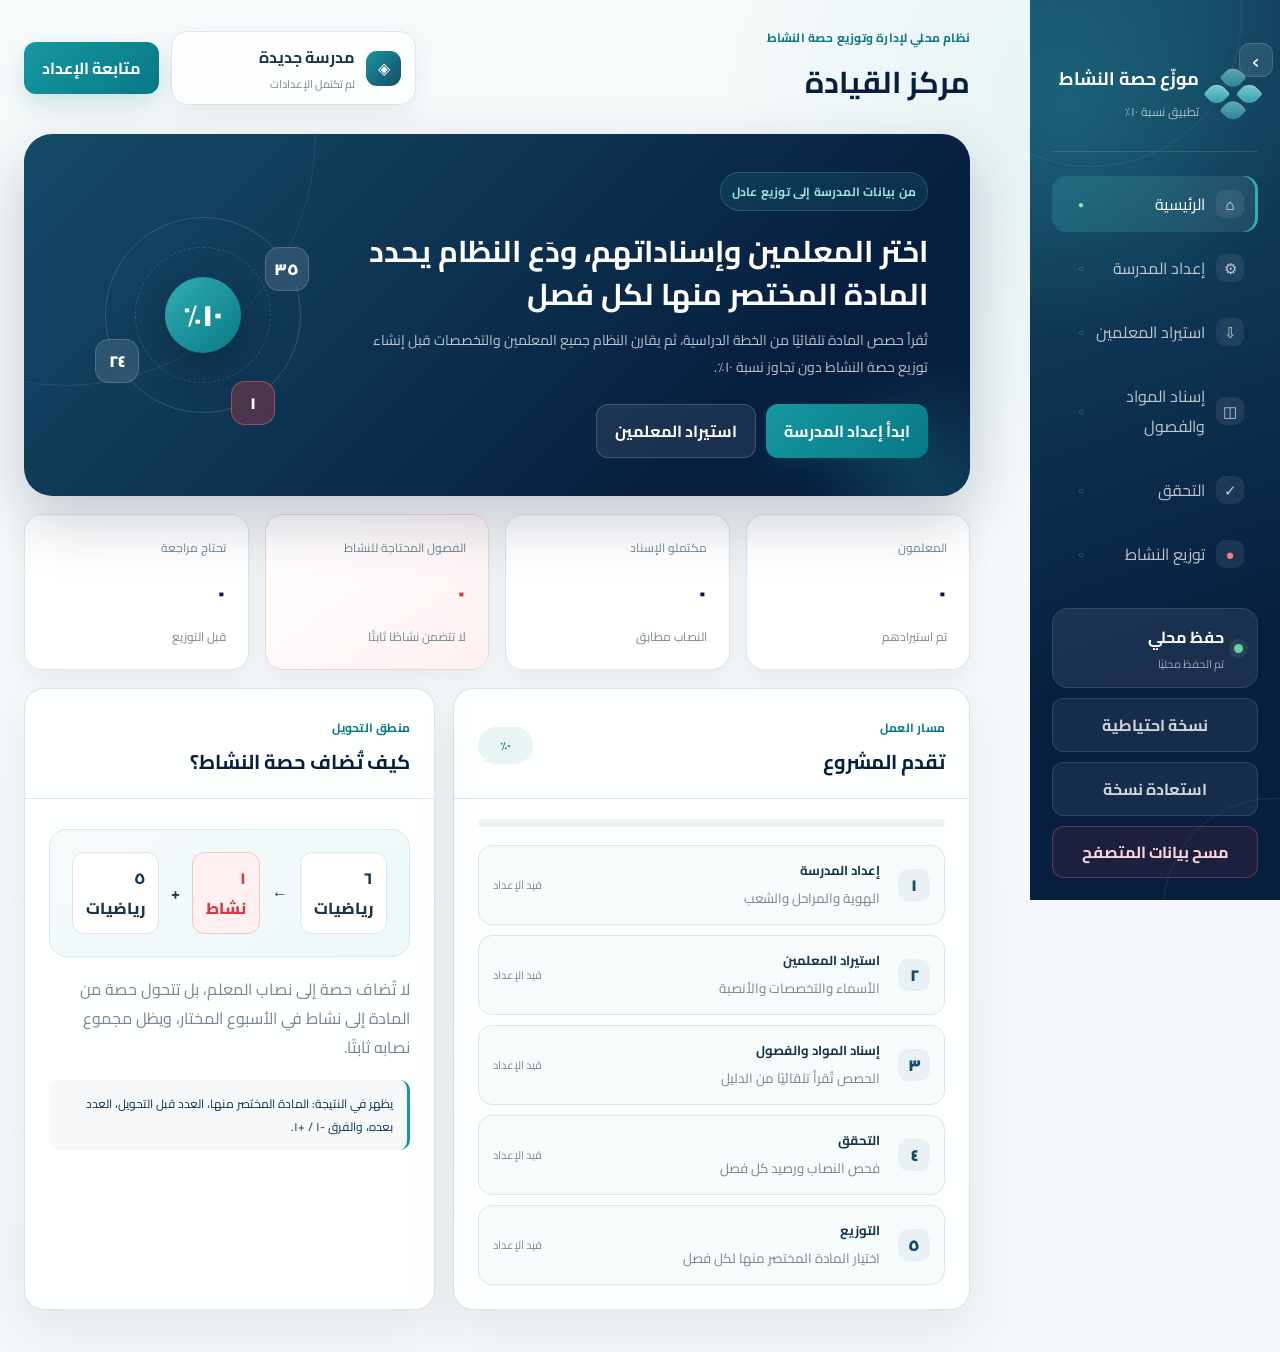
==== commit 476ec089: "feat: enable teacher selection before import preview" ====
--- a/index.html
+++ b/index.html
@@ -13,7 +13,9 @@
   <link rel="stylesheet" href="phase2.css" />
   <link rel="stylesheet" href="phase3.css" />
   <link rel="stylesheet" href="ui-hotfix.css" />
+  <link rel="stylesheet" href="import-selection.css" />
   <script defer src="https://cdn.sheetjs.com/xlsx-0.20.3/package/dist/xlsx.full.min.js"></script>
+  <script defer src="import-selection.js"></script>
   <script defer src="app3.js"></script>
   <script defer src="ui-hotfix.js"></script>
 </head>
--- a/ui-hotfix.css
+++ b/ui-hotfix.css
@@ -1,4 +1,4 @@
-/* iOS and touch interaction hotfix */
+/* Touch interaction and layout safety fixes — verified layout revision */
 #sideNav,
 .nav-item,
 .nav-icon,
@@ -46,7 +46,45 @@
   transform: scale(.97);
 }
 
+/*
+ * The document is RTL, which reverses CSS grid line numbering. The original
+ * shell placed the content in the same visual column as the fixed sidebar.
+ * Use an LTR grid container while preserving RTL inside both regions.
+ */
+@media (min-width: 901px) {
+  .app-shell,
+  .app-shell.sidebar-collapsed {
+    direction: ltr;
+    grid-template-columns: minmax(0, 1fr) 286px !important;
+  }
+
+  .app-shell.sidebar-collapsed {
+    grid-template-columns: minmax(0, 1fr) 88px !important;
+  }
+
+  .main-area {
+    direction: rtl;
+    grid-column: 1 !important;
+    min-width: 0;
+  }
+
+  .sidebar,
+  .app-shell.sidebar-collapsed .sidebar {
+    direction: rtl;
+    grid-column: 2 !important;
+  }
+}
+
 @media (max-width: 900px) {
+  .sidebar,
+  .app-shell.sidebar-collapsed .sidebar {
+    pointer-events: none !important;
+  }
+
+  .app-shell.sidebar-mobile-open .sidebar {
+    pointer-events: auto !important;
+  }
+
   .side-nav,
   .sidebar-footer,
   .brand-block {
--- a/import-selection.css
+++ b/import-selection.css
@@ -0,0 +1 @@
+.teacher-selection-dialog{width:min(900px,calc(100vw - 24px));max-height:90vh;border:0;padding:0;border-radius:24px;background:transparent;box-shadow:0 28px 90px rgba(7,31,63,.32)}.teacher-selection-dialog::backdrop{background:rgba(7,31,63,.66);backdrop-filter:blur(5px)}.teacher-selection-card{background:#fff;border-radius:24px;overflow:hidden;max-height:90vh;display:grid;grid-template-rows:auto auto minmax(220px,1fr) auto}.teacher-selection-head{display:flex;justify-content:space-between;gap:20px;padding:24px 26px 18px;border-bottom:1px solid var(--border);background:linear-gradient(135deg,rgba(21,75,104,.06),rgba(50,173,178,.08))}.teacher-selection-head h2{margin:3px 0 6px;color:var(--navy-950);font-size:24px}.teacher-selection-head p{margin:0;color:var(--muted);font-size:12px}.teacher-selection-tools{display:flex;align-items:center;gap:10px;flex-wrap:wrap;padding:16px 26px;border-bottom:1px solid var(--border);background:var(--surface-soft)}.selection-count-field{display:flex;align-items:center;gap:8px;padding:7px 10px;background:#fff;border:1px solid var(--border);border-radius:12px;color:var(--muted);font-size:12px}.selection-count-field input{width:78px;border:0;outline:0;text-align:center;background:transparent}.teacher-selection-tools>strong{margin-inline-start:auto;color:var(--teal-700);font-size:13px}.teacher-selection-list{overflow:auto;padding:12px 18px;display:grid;gap:8px}.teacher-selection-row{display:grid;grid-template-columns:24px 34px minmax(0,1fr);align-items:center;gap:10px;padding:12px 14px;border:1px solid var(--border);border-radius:14px;background:#fff;cursor:pointer}.teacher-selection-row:hover{border-color:var(--teal-500);background:var(--teal-100)}.teacher-selection-row input{width:19px;height:19px;accent-color:var(--teal-700)}.selection-index{width:30px;height:30px;display:grid;place-items:center;border-radius:9px;background:var(--surface-soft);color:var(--muted);font-size:11px}.teacher-selection-row strong,.teacher-selection-row small{display:block}.teacher-selection-row strong{color:var(--navy-950);font-size:13px}.teacher-selection-row small{color:var(--muted);font-size:11px;margin-top:2px}.teacher-selection-actions{display:flex;justify-content:flex-end;gap:10px;padding:18px 26px;border-top:1px solid var(--border)}@media(max-width:700px){.teacher-selection-dialog{width:calc(100vw - 12px);max-height:94vh}.teacher-selection-card{max-height:94vh}.teacher-selection-head,.teacher-selection-tools,.teacher-selection-actions{padding-left:16px;padding-right:16px}.teacher-selection-tools{align-items:stretch}.teacher-selection-tools button{flex:1 1 auto}.selection-count-field{width:100%;justify-content:center}.teacher-selection-tools>strong{width:100%;margin-inline-start:0;text-align:center}.teacher-selection-list{padding:10px}.teacher-selection-actions{display:grid;grid-template-columns:1fr 1fr}.teacher-selection-row{grid-template-columns:22px 30px minmax(0,1fr)}}
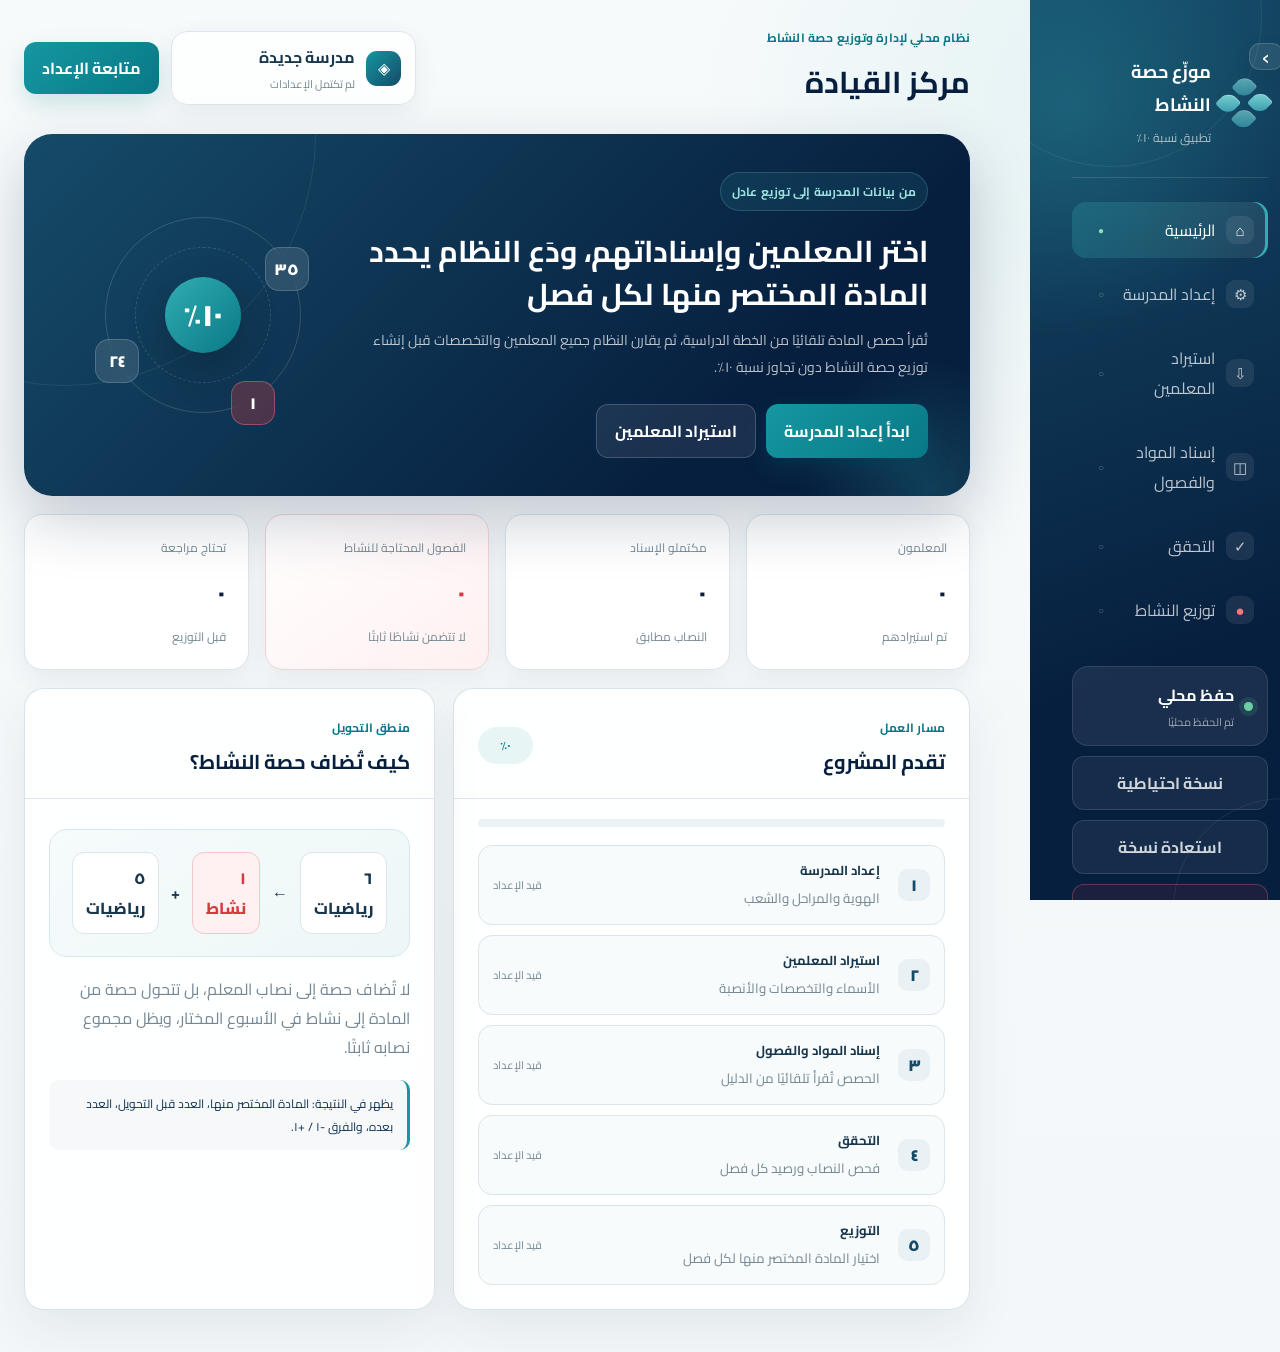
==== commit 45bf62b6: "Update index.html" ====
--- a/index.html
+++ b/index.html
@@ -43,7 +43,7 @@
     <main class="main-area">
       <header class="topbar">
         <button id="mobileMenuBtn" class="mobile-menu-button" type="button" aria-label="فتح القائمة الجانبية" aria-expanded="false"><span></span><span></span><span></span></button>
-        <div class="topbar-title"><p class="eyebrow">نظام محلي لإدارة وتوزيع حصة النشاط</p><h1 id="pageTitle">مركز القيادة</h1></div>
+        <div class="topbar-title"><p class="eyebrow">نظام محلي لإدارة وتوزيع حصة النشاط</p><h1 id="pageTitle">موزّع حصة النشاط</h1></div>
         <div class="topbar-actions"><div class="school-chip"><span class="school-chip-icon">◈</span><div><strong id="schoolNameTop">مدرسة جديدة</strong><small id="schoolMetaTop">لم تكتمل الإعدادات</small></div></div><button id="quickContinueBtn" class="primary-button">متابعة الإعداد</button></div>
       </header>
       <section id="toast" class="toast" role="status" aria-live="polite"></section>
--- a/ui-hotfix.css
+++ b/ui-hotfix.css
@@ -97,3 +97,32 @@
   .mobile-menu-button,
   .sidebar-toggle { min-width: 44px; min-height: 44px; }
 }
+
+/* Teacher bulk selection — verified with balanced semester scheduling */
+.teacher-bulk-toolbar {
+  margin: 0 12px 10px;
+  padding: 12px;
+  display: grid;
+  gap: 10px;
+  border: 1px solid var(--border);
+  border-radius: 14px;
+  background: var(--surface-soft);
+}
+.teacher-bulk-toolbar strong,
+.teacher-bulk-toolbar small { display: block; }
+.teacher-bulk-toolbar strong { color: var(--navy-950); font-size: 12px; }
+.teacher-bulk-toolbar small { margin-top: 3px; color: var(--muted); font-size: 10px; }
+.teacher-bulk-actions { display: flex; gap: 7px; flex-wrap: wrap; }
+.teacher-bulk-actions button { flex: 1 1 auto; padding: 8px 10px; font-size: 10px; }
+.teacher-list-row { display: grid; grid-template-columns: 34px minmax(0,1fr); align-items: stretch; gap: 6px; margin: 0 8px 7px; border-radius: 14px; }
+.teacher-list-row.bulk-selected { background: var(--teal-100); box-shadow: inset -3px 0 0 var(--teal-600); }
+.teacher-list-row .teacher-list-item { width: 100%; margin: 0; }
+.teacher-bulk-check { position: relative; display: grid; place-items: center; cursor: pointer; }
+.teacher-bulk-check input { position: absolute; inset: 0; width: 100%; height: 100%; margin: 0; opacity: 0; cursor: pointer; z-index: 2; }
+.teacher-bulk-check span { width: 21px; height: 21px; border: 2px solid var(--border-strong); border-radius: 7px; background: #fff; position: relative; }
+.teacher-bulk-check input:checked + span { border-color: var(--teal-700); background: var(--teal-700); }
+.teacher-bulk-check input:checked + span::after { content: '✓'; position: absolute; inset: 0; display: grid; place-items: center; color: #fff; font-size: 13px; font-weight: 900; }
+@media (max-width: 560px) {
+  .teacher-bulk-actions { display: grid; grid-template-columns: 1fr 1fr; }
+  .teacher-bulk-actions [data-delete-selected-teachers] { grid-column: 1 / -1; }
+}
--- a/import-selection.css
+++ b/import-selection.css
@@ -1 +1,24 @@
-.teacher-selection-dialog{width:min(900px,calc(100vw - 24px));max-height:90vh;border:0;padding:0;border-radius:24px;background:transparent;box-shadow:0 28px 90px rgba(7,31,63,.32)}.teacher-selection-dialog::backdrop{background:rgba(7,31,63,.66);backdrop-filter:blur(5px)}.teacher-selection-card{background:#fff;border-radius:24px;overflow:hidden;max-height:90vh;display:grid;grid-template-rows:auto auto minmax(220px,1fr) auto}.teacher-selection-head{display:flex;justify-content:space-between;gap:20px;padding:24px 26px 18px;border-bottom:1px solid var(--border);background:linear-gradient(135deg,rgba(21,75,104,.06),rgba(50,173,178,.08))}.teacher-selection-head h2{margin:3px 0 6px;color:var(--navy-950);font-size:24px}.teacher-selection-head p{margin:0;color:var(--muted);font-size:12px}.teacher-selection-tools{display:flex;align-items:center;gap:10px;flex-wrap:wrap;padding:16px 26px;border-bottom:1px solid var(--border);background:var(--surface-soft)}.selection-count-field{display:flex;align-items:center;gap:8px;padding:7px 10px;background:#fff;border:1px solid var(--border);border-radius:12px;color:var(--muted);font-size:12px}.selection-count-field input{width:78px;border:0;outline:0;text-align:center;background:transparent}.teacher-selection-tools>strong{margin-inline-start:auto;color:var(--teal-700);font-size:13px}.teacher-selection-list{overflow:auto;padding:12px 18px;display:grid;gap:8px}.teacher-selection-row{display:grid;grid-template-columns:24px 34px minmax(0,1fr);align-items:center;gap:10px;padding:12px 14px;border:1px solid var(--border);border-radius:14px;background:#fff;cursor:pointer}.teacher-selection-row:hover{border-color:var(--teal-500);background:var(--teal-100)}.teacher-selection-row input{width:19px;height:19px;accent-color:var(--teal-700)}.selection-index{width:30px;height:30px;display:grid;place-items:center;border-radius:9px;background:var(--surface-soft);color:var(--muted);font-size:11px}.teacher-selection-row strong,.teacher-selection-row small{display:block}.teacher-selection-row strong{color:var(--navy-950);font-size:13px}.teacher-selection-row small{color:var(--muted);font-size:11px;margin-top:2px}.teacher-selection-actions{display:flex;justify-content:flex-end;gap:10px;padding:18px 26px;border-top:1px solid var(--border)}@media(max-width:700px){.teacher-selection-dialog{width:calc(100vw - 12px);max-height:94vh}.teacher-selection-card{max-height:94vh}.teacher-selection-head,.teacher-selection-tools,.teacher-selection-actions{padding-left:16px;padding-right:16px}.teacher-selection-tools{align-items:stretch}.teacher-selection-tools button{flex:1 1 auto}.selection-count-field{width:100%;justify-content:center}.teacher-selection-tools>strong{width:100%;margin-inline-start:0;text-align:center}.teacher-selection-list{padding:10px}.teacher-selection-actions{display:grid;grid-template-columns:1fr 1fr}.teacher-selection-row{grid-template-columns:22px 30px minmax(0,1fr)}}+.teacher-selection-dialog{width:min(900px,calc(100vw - 24px));max-height:90vh;border:0;padding:0;border-radius:24px;background:transparent;box-shadow:0 28px 90px rgba(7,31,63,.32)}
+.teacher-selection-dialog::backdrop{background:rgba(7,31,63,.66);backdrop-filter:blur(5px)}
+.teacher-selection-card{background:#fff;border-radius:24px;overflow:hidden;max-height:90vh;display:grid;grid-template-rows:auto auto minmax(220px,1fr) auto}
+.teacher-selection-head{display:flex;justify-content:space-between;gap:20px;padding:24px 26px 18px;border-bottom:1px solid var(--border);background:linear-gradient(135deg,rgba(21,75,104,.06),rgba(50,173,178,.08))}
+.teacher-selection-head h2{margin:3px 0 6px;color:var(--navy-950);font-size:24px}
+.teacher-selection-head p{margin:0;color:var(--muted);font-size:12px;line-height:1.8}
+.teacher-selection-tools{display:flex;align-items:center;gap:10px;flex-wrap:wrap;padding:16px 26px;border-bottom:1px solid var(--border);background:var(--surface-soft)}
+.selection-count-field{display:flex;align-items:center;gap:8px;padding:7px 10px;background:#fff;border:1px solid var(--border);border-radius:12px;color:var(--muted);font-size:12px}
+.selection-count-field input{width:78px;border:0;outline:0;text-align:center;background:transparent}
+.teacher-selection-tools>strong{margin-inline-start:auto;color:var(--teal-700);font-size:13px}
+.teacher-selection-list{overflow:auto;padding:12px 18px;display:grid;gap:8px}
+.teacher-selection-row{display:grid;grid-template-columns:24px 34px minmax(0,1fr);align-items:center;gap:10px;padding:12px 14px;border:1px solid var(--border);border-radius:14px;background:#fff;cursor:pointer}
+.teacher-selection-row:hover{border-color:var(--teal-500);background:var(--teal-100)}
+.teacher-selection-row input{width:19px;height:19px;accent-color:var(--teal-700)}
+.selection-index{width:30px;height:30px;display:grid;place-items:center;border-radius:9px;background:var(--surface-soft);color:var(--muted);font-size:11px}
+.teacher-selection-row strong,.teacher-selection-row small{display:block}.teacher-selection-row strong{color:var(--navy-950);font-size:13px}.teacher-selection-row small{color:var(--muted);font-size:11px;margin-top:2px}
+.teacher-selection-actions{display:flex;justify-content:flex-end;gap:10px;padding:18px 26px;border-top:1px solid var(--border)}
+.preview-delete-button{color:var(--danger);background:var(--activity-soft);border-color:#f3c9cc}.preview-tools #addExcelPreviewBtn,.preview-tools #addManualPreviewBtn{border-color:rgba(21,151,161,.35);background:var(--teal-100)}
+body.auto-mapping #columnMappingModal{visibility:hidden!important;pointer-events:none!important}
+.legacy-assignment-panel{position:absolute!important;inline-size:1px!important;block-size:1px!important;overflow:hidden!important;clip-path:inset(50%)!important;opacity:0!important;pointer-events:none!important;margin:0!important;padding:0!important;border:0!important}
+@media(min-width:901px){.sidebar{overflow-x:hidden!important;overflow-y:auto!important;overscroll-behavior:contain;scrollbar-gutter:stable;scrollbar-width:thin;scrollbar-color:rgba(255,255,255,.30) transparent}.sidebar::-webkit-scrollbar{width:7px}.sidebar::-webkit-scrollbar-track{background:transparent}.sidebar::-webkit-scrollbar-thumb{background:rgba(255,255,255,.24);border-radius:999px}.sidebar-footer{margin-top:28px;padding-bottom:8px}}
+.batch-assignment-panel{padding:22px 24px!important}.batch-assignment-grid{display:grid;grid-template-columns:1fr 1fr;gap:16px;margin-top:16px}.batch-picker{min-width:0;border:1px solid var(--border);border-radius:18px;background:var(--surface-soft);overflow:hidden}.batch-picker-head{display:flex;align-items:center;justify-content:space-between;gap:14px;padding:14px 16px;border-bottom:1px solid var(--border);background:#fff}.batch-picker-head strong,.batch-picker-head small{display:block}.batch-picker-head strong{color:var(--navy-950);font-size:13px}.batch-picker-head small{color:var(--muted);font-size:10px;margin-top:3px}.batch-picker-head>div:last-child{display:flex;gap:6px;flex-wrap:wrap}.mini-action{border:0;padding:6px 9px;border-radius:9px;background:var(--teal-100);color:var(--teal-700);font-size:10px;font-weight:800}.batch-list{max-height:360px;overflow:auto;padding:12px;display:grid;gap:10px}.batch-grade-group{display:grid;gap:8px}.batch-grade-group>strong{color:var(--navy-800);font-size:11px;padding-inline:3px}.batch-check-grid{display:grid;grid-template-columns:repeat(2,minmax(0,1fr));gap:7px}.batch-check-card{min-width:0;display:flex;align-items:center;gap:9px;padding:10px 11px;border:1px solid var(--border);border-radius:12px;background:#fff;cursor:pointer;transition:.18s ease}.batch-check-card:hover{border-color:var(--teal-500);transform:translateY(-1px)}.batch-check-card:has(input:checked){border-color:var(--teal-500);background:var(--teal-100);box-shadow:inset -3px 0 0 var(--teal-600)}.batch-check-card input{width:18px;height:18px;flex:0 0 auto;accent-color:var(--teal-700)}.batch-check-card span{min-width:0;color:var(--text);font-size:11px}.batch-check-card strong,.batch-check-card small{display:block}.batch-check-card strong{font-size:11px;color:var(--navy-950);white-space:nowrap;overflow:hidden;text-overflow:ellipsis}.batch-check-card small{font-size:9px;color:var(--muted);margin-top:3px}.subject-card{align-items:flex-start}.batch-empty{padding:28px 14px;text-align:center;color:var(--muted);font-size:12px}.batch-assignment-preview{margin:16px 0 12px;padding:15px 16px;border:1px solid var(--border);border-radius:16px;background:#fff}.batch-assignment-preview.empty{color:var(--muted);background:var(--surface-soft)}.batch-assignment-preview.warning{border-color:#efd39f;background:var(--warning-soft)}.batch-assignment-preview.ready{border-color:#b8dfd0;background:linear-gradient(180deg,#fff,var(--success-soft))}.batch-assignment-preview.overload{border-color:#efbec2;background:linear-gradient(180deg,#fff,var(--activity-soft))}.batch-assignment-preview strong,.batch-assignment-preview small{display:block}.batch-assignment-preview small{color:var(--muted);font-size:10px;margin-top:3px}.batch-preview-heading{display:flex;align-items:center;justify-content:space-between;gap:12px}.batch-preview-heading>span{padding:7px 11px;border-radius:999px;background:var(--teal-100);color:var(--teal-700);font-size:12px;font-weight:900}.batch-subject-totals{display:grid;grid-template-columns:repeat(3,minmax(0,1fr));gap:8px;margin-top:12px}.batch-subject-totals>span{padding:10px;border:1px solid var(--border);border-radius:12px;background:#fff}.batch-subject-totals b,.batch-subject-totals em,.batch-subject-totals small{display:block}.batch-subject-totals b{color:var(--navy-950);font-size:10px;white-space:nowrap;overflow:hidden;text-overflow:ellipsis}.batch-subject-totals em{color:var(--teal-700);font-style:normal;font-weight:900;font-size:12px;margin-top:5px}.batch-subject-totals small{font-size:9px}
+@media(max-width:700px){.teacher-selection-dialog{width:calc(100vw - 12px);max-height:94vh}.teacher-selection-card{max-height:94vh}.teacher-selection-head,.teacher-selection-tools,.teacher-selection-actions{padding-left:16px;padding-right:16px}.teacher-selection-tools{align-items:stretch}.teacher-selection-tools button{flex:1 1 auto}.selection-count-field{width:100%;justify-content:center}.teacher-selection-tools>strong{width:100%;margin-inline-start:0;text-align:center}.teacher-selection-list{padding:10px}.teacher-selection-actions{display:grid;grid-template-columns:1fr 1fr}.teacher-selection-row{grid-template-columns:22px 30px minmax(0,1fr)}.batch-assignment-panel{padding:18px 14px!important}.batch-assignment-grid{grid-template-columns:1fr}.batch-check-grid{grid-template-columns:1fr 1fr}.batch-subject-totals{grid-template-columns:1fr 1fr}.batch-picker-head{align-items:flex-start;flex-direction:column}.batch-picker-head>div:last-child{width:100%}.mini-action{flex:1}.batch-list{max-height:300px}}
+@media(max-width:420px){.batch-check-grid,.batch-subject-totals{grid-template-columns:1fr}}
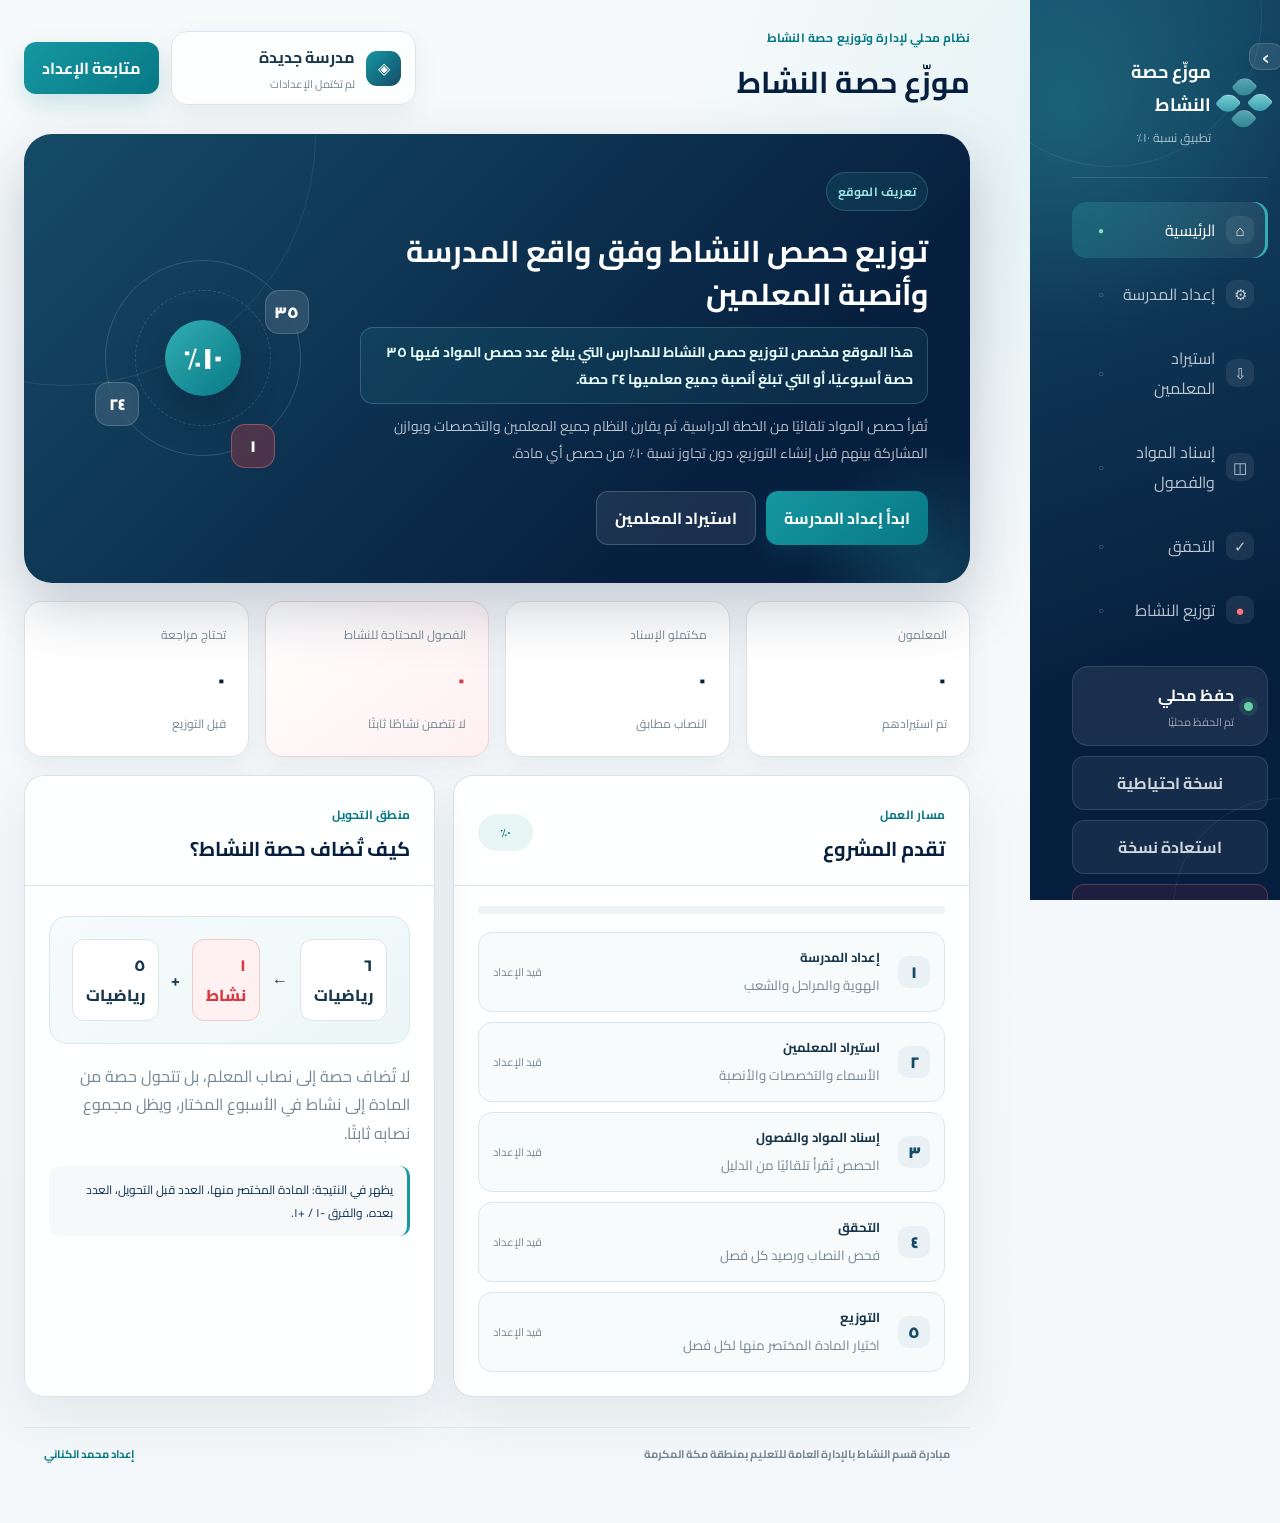
==== commit 9f3aefaf: "feat: add site eligibility introduction and institutional footer" ====
--- a/index.html
+++ b/index.html
@@ -4,7 +4,7 @@
   <meta charset="utf-8" />
   <meta name="viewport" content="width=device-width, initial-scale=1, viewport-fit=cover" />
   <meta name="theme-color" content="#071f3f" />
-  <meta name="description" content="موزع حصة النشاط وفق نسبة 10% مع حفظ محلي داخل المتصفح" />
+  <meta name="description" content="موقع لتوزيع حصص النشاط للمدارس التي يبلغ عدد حصص موادها 35 حصة أسبوعيًا أو تبلغ أنصبة جميع معلميها 24 حصة" />
   <title>موزّع حصة النشاط</title>
   <link rel="preconnect" href="https://fonts.googleapis.com" />
   <link rel="preconnect" href="https://fonts.gstatic.com" crossorigin />
@@ -14,6 +14,7 @@
   <link rel="stylesheet" href="phase3.css" />
   <link rel="stylesheet" href="ui-hotfix.css" />
   <link rel="stylesheet" href="import-selection.css" />
+  <link rel="stylesheet" href="site-content.css" />
   <script defer src="https://cdn.sheetjs.com/xlsx-0.20.3/package/dist/xlsx.full.min.js"></script>
   <script defer src="import-selection.js"></script>
   <script defer src="app3.js"></script>
@@ -51,7 +52,7 @@
       <div id="viewRoot" class="view-root">
         <section class="view active" data-view-panel="dashboard">
           <div class="hero-panel">
-            <div class="hero-copy"><span class="hero-kicker">من بيانات المدرسة إلى توزيع عادل</span><h2>اختر المعلمين وإسناداتهم، ودَع النظام يحدد المادة المختصر منها لكل فصل</h2><p>تُقرأ حصص المادة تلقائيًا من الخطة الدراسية، ثم يقارن النظام جميع المعلمين والتخصصات قبل إنشاء توزيع حصة النشاط دون تجاوز نسبة ١٠٪.</p><div class="hero-actions"><button class="primary-button" data-go="settings">ابدأ إعداد المدرسة</button><button class="secondary-button" data-go="import">استيراد المعلمين</button></div></div>
+            <div class="hero-copy"><span class="hero-kicker">تعريف الموقع</span><h2>توزيع حصص النشاط وفق واقع المدرسة وأنصبة المعلمين</h2><p class="hero-eligibility">هذا الموقع مخصص لتوزيع حصص النشاط للمدارس التي يبلغ عدد حصص المواد فيها ٣٥ حصة أسبوعيًا، أو التي تبلغ أنصبة جميع معلميها ٢٤ حصة.</p><p class="hero-description">تُقرأ حصص المواد تلقائيًا من الخطة الدراسية، ثم يقارن النظام جميع المعلمين والتخصصات ويوازن المشاركة بينهم قبل إنشاء التوزيع، دون تجاوز نسبة ١٠٪ من حصص أي مادة.</p><div class="hero-actions"><button class="primary-button" data-go="settings">ابدأ إعداد المدرسة</button><button class="secondary-button" data-go="import">استيراد المعلمين</button></div></div>
             <div class="hero-orbit" aria-hidden="true"><div class="orbit-ring orbit-1"></div><div class="orbit-ring orbit-2"></div><div class="orbit-center">١٠٪</div><span class="orbit-node node-a">٣٥</span><span class="orbit-node node-b">٢٤</span><span class="orbit-node node-c activity">١</span></div>
           </div>
           <div class="stats-grid">
@@ -97,6 +98,11 @@
 
         <section class="view" data-view-panel="distribution"><div class="distribution-toolbar panel"><div><span class="section-kicker">المقارنة الشاملة</span><h3>توزيع حصة النشاط على الفصول</h3><p>يقارن النظام جميع المعلمين والتخصصات، ثم يحدد المادة المختصر منها والفرق.</p></div><div class="toolbar-actions"><button id="generateDistributionBtn" class="activity-button">بدء التوزيع</button><button id="clearDistributionBtn" class="secondary-button">مسح النتائج</button></div></div><div id="distributionResults" class="distribution-results empty-state panel"><div class="empty-icon activity-empty">●</div><h3>لم يتم إنشاء توزيع بعد</h3><p>أكمل إسنادات المعلمين، ثم شغّل التحقق قبل بدء التوزيع.</p></div></section>
       </div>
+
+      <footer class="site-footer" aria-label="بيانات المبادرة والإعداد">
+        <span>مبادرة قسم النشاط بالإدارة العامة للتعليم بمنطقة مكة المكرمة</span>
+        <span>إعداد محمد الكناني</span>
+      </footer>
     </main>
   </div>
 
--- a/ui-hotfix.css
+++ b/ui-hotfix.css
@@ -31,6 +31,18 @@
 .icon-button > *,
 [data-go] > * {
   pointer-events: none;
+}
+
+/* ثبات اسم المنتج في الهيدر والقائمة الجانبية */
+#pageTitle,
+.brand-block strong {
+  visibility: visible !important;
+  opacity: 1 !important;
+}
+
+#pageTitle {
+  display: block !important;
+  min-height: 1.25em;
 }
 
 .sidebar { z-index: 100 !important; }
@@ -96,6 +108,12 @@
   .nav-icon { min-width: 32px; min-height: 32px; }
   .mobile-menu-button,
   .sidebar-toggle { min-width: 44px; min-height: 44px; }
+
+  #pageTitle {
+    white-space: nowrap;
+    overflow: hidden;
+    text-overflow: ellipsis;
+  }
 }
 
 /* Teacher bulk selection — verified with balanced semester scheduling */
--- a/site-content.css
+++ b/site-content.css
@@ -0,0 +1,54 @@
+/* التعريف بالموقع والتذييل المؤسسي — يظهران في واجهة الموقع فقط */
+.main-area{
+  display:flex;
+  flex-direction:column;
+}
+.view-root{
+  flex:1 0 auto;
+}
+.hero-eligibility{
+  margin:0 0 9px!important;
+  max-width:760px!important;
+  padding:11px 14px;
+  border:1px solid rgba(155,226,223,.22);
+  border-radius:13px;
+  background:rgba(50,173,178,.10);
+  color:#eaffff!important;
+  font-weight:700;
+  line-height:1.9!important;
+}
+.hero-description{
+  margin-top:0!important;
+}
+.site-footer{
+  flex:0 0 auto;
+  margin-top:30px;
+  padding:17px 20px;
+  display:flex;
+  align-items:center;
+  justify-content:space-between;
+  gap:24px;
+  border-top:1px solid var(--border);
+  color:var(--muted);
+  font-size:11px;
+  font-weight:700;
+  line-height:1.8;
+}
+.site-footer span:last-child{
+  color:var(--teal-700);
+  white-space:nowrap;
+}
+@media(max-width:900px){
+  .site-footer{
+    margin-top:22px;
+    padding:15px 8px 8px;
+    display:grid;
+    justify-items:center;
+    gap:5px;
+    text-align:center;
+  }
+  .site-footer span:last-child{white-space:normal}
+}
+@media print{
+  .site-footer{display:none!important}
+}
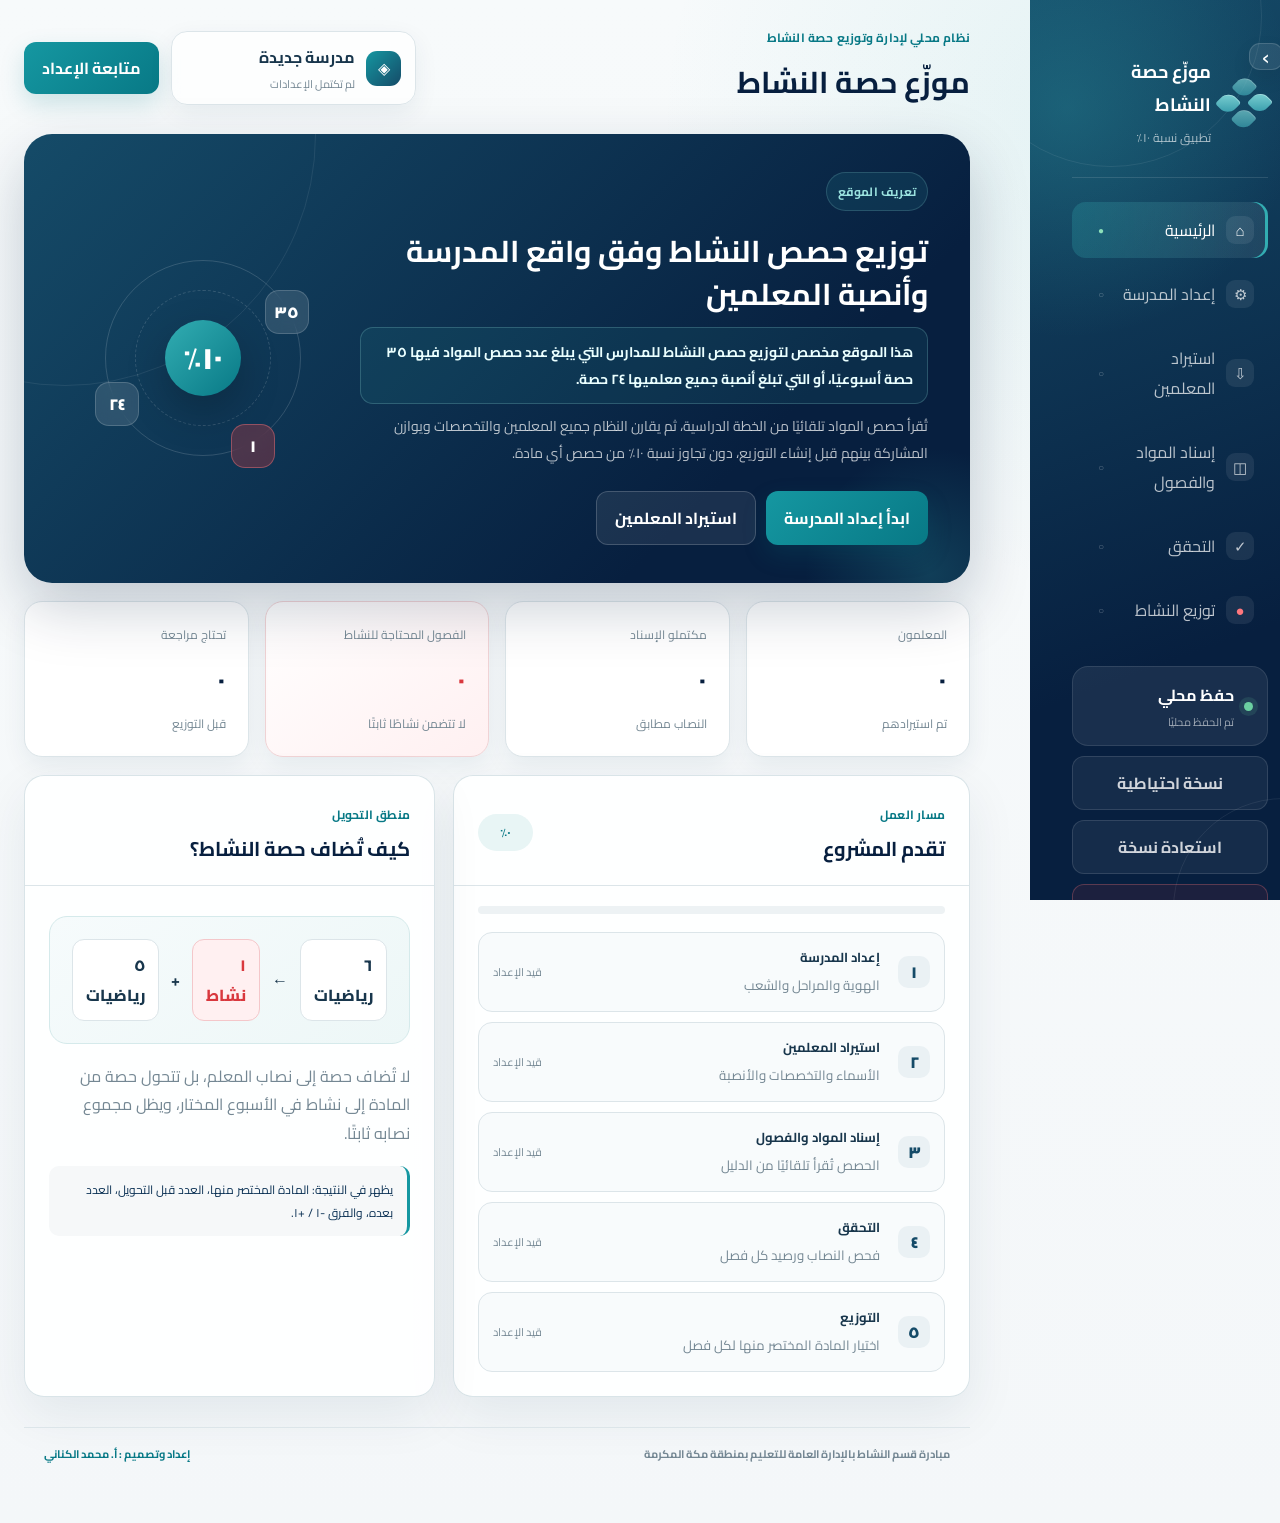
==== commit 96edae58: "Update footer text to include designer's title" ====
--- a/index.html
+++ b/index.html
@@ -101,7 +101,7 @@
 
       <footer class="site-footer" aria-label="بيانات المبادرة والإعداد">
         <span>مبادرة قسم النشاط بالإدارة العامة للتعليم بمنطقة مكة المكرمة</span>
-        <span>إعداد محمد الكناني</span>
+        <span>إعداد وتصميم : أ. محمد الكناني</span>
       </footer>
     </main>
   </div>
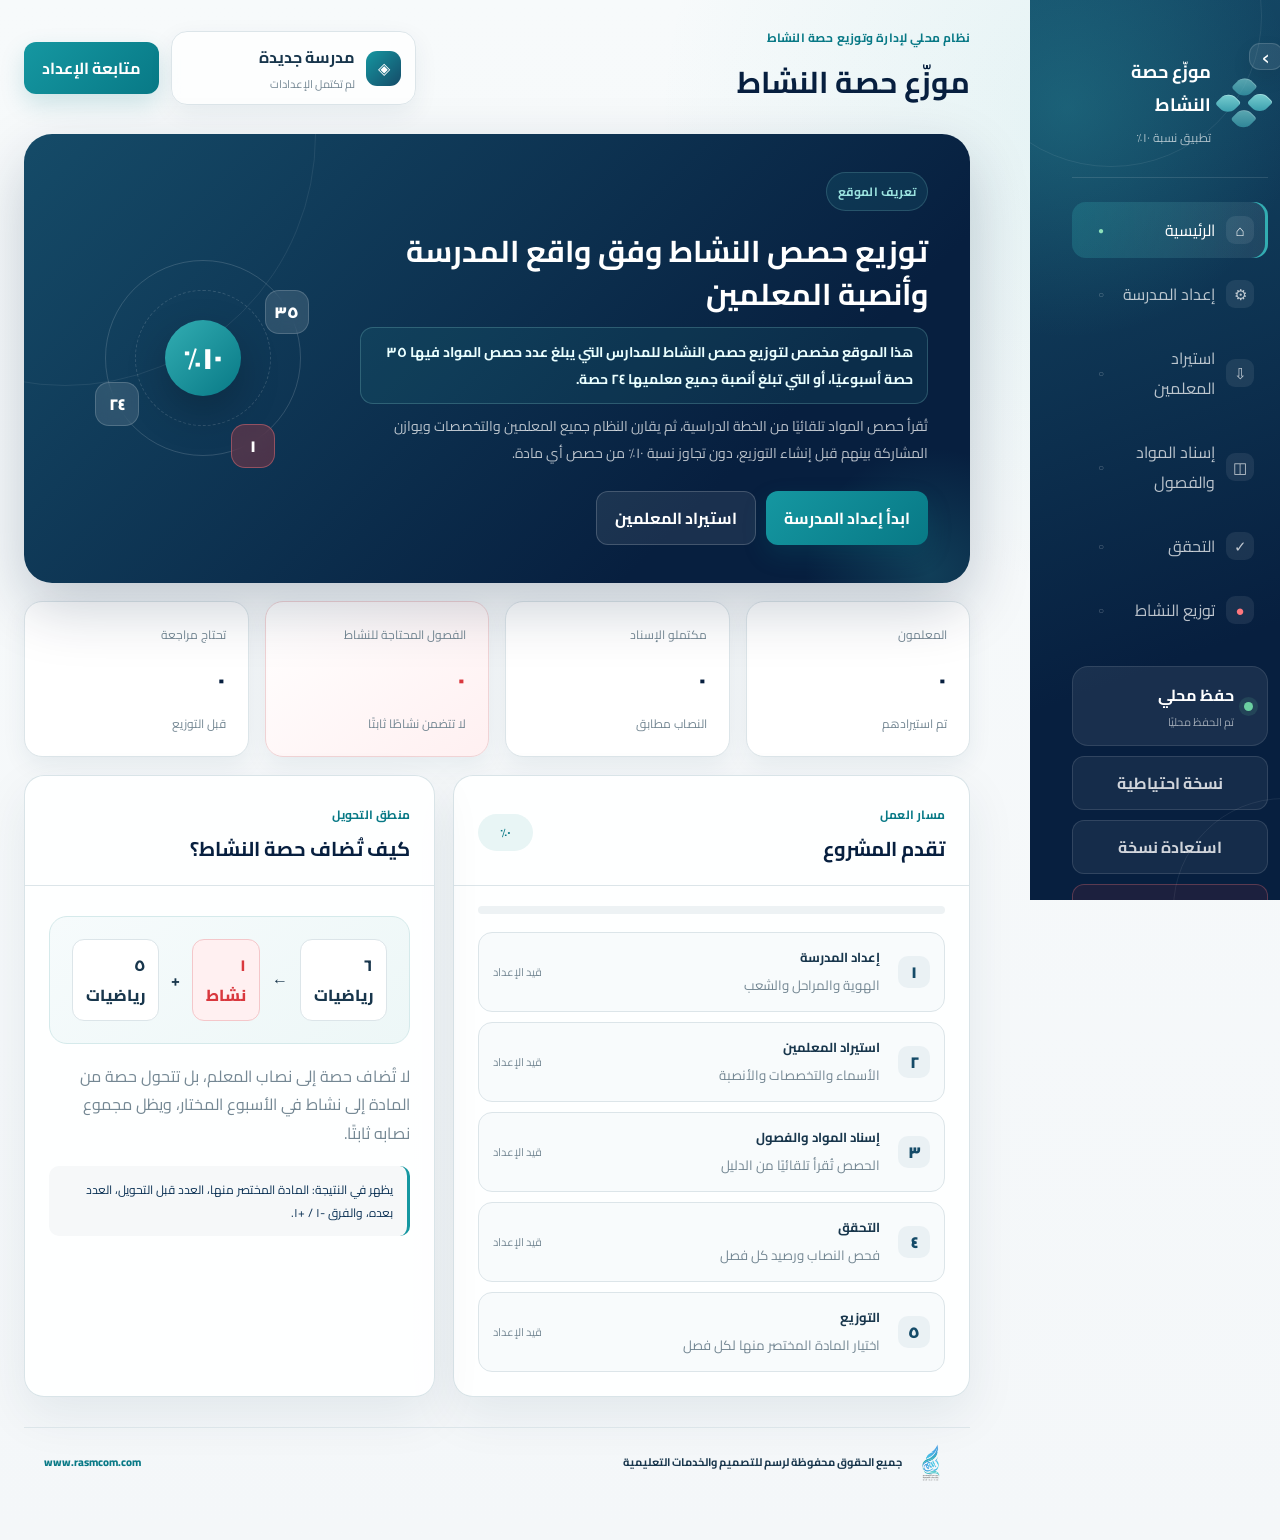
==== commit 3f4fd6ff: "feat: replace website footer with Rasm copyright and logo" ====
--- a/index.html
+++ b/index.html
@@ -99,9 +99,12 @@
         <section class="view" data-view-panel="distribution"><div class="distribution-toolbar panel"><div><span class="section-kicker">المقارنة الشاملة</span><h3>توزيع حصة النشاط على الفصول</h3><p>يقارن النظام جميع المعلمين والتخصصات، ثم يحدد المادة المختصر منها والفرق.</p></div><div class="toolbar-actions"><button id="generateDistributionBtn" class="activity-button">بدء التوزيع</button><button id="clearDistributionBtn" class="secondary-button">مسح النتائج</button></div></div><div id="distributionResults" class="distribution-results empty-state panel"><div class="empty-icon activity-empty">●</div><h3>لم يتم إنشاء توزيع بعد</h3><p>أكمل إسنادات المعلمين، ثم شغّل التحقق قبل بدء التوزيع.</p></div></section>
       </div>
 
-      <footer class="site-footer" aria-label="بيانات المبادرة والإعداد">
-        <span>مبادرة قسم النشاط بالإدارة العامة للتعليم بمنطقة مكة المكرمة</span>
-        <span>إعداد وتصميم : أ. محمد الكناني</span>
+      <footer class="site-footer" aria-label="حقوق رسم للتصميم والخدمات التعليمية">
+        <a class="site-footer-brand" href="https://www.rasmcom.com" target="_blank" rel="noopener noreferrer">
+          <img class="site-footer-logo" src="logorasm.PNG" alt="شعار رسم للتصميم والخدمات التعليمية" />
+          <span>جميع الحقوق محفوظة لرسم للتصميم والخدمات التعليمية</span>
+        </a>
+        <a class="site-footer-link" href="https://www.rasmcom.com" target="_blank" rel="noopener noreferrer">www.rasmcom.com</a>
       </footer>
     </main>
   </div>
--- a/site-content.css
+++ b/site-content.css
@@ -23,7 +23,7 @@
 .site-footer{
   flex:0 0 auto;
   margin-top:30px;
-  padding:17px 20px;
+  padding:16px 20px;
   display:flex;
   align-items:center;
   justify-content:space-between;
@@ -34,9 +34,29 @@
   font-weight:700;
   line-height:1.8;
 }
-.site-footer span:last-child{
+.site-footer-brand{
+  display:inline-flex;
+  align-items:center;
+  gap:10px;
+  color:var(--text);
+  text-decoration:none;
+}
+.site-footer-logo{
+  width:38px;
+  height:38px;
+  object-fit:contain;
+  flex:0 0 38px;
+}
+.site-footer-link{
   color:var(--teal-700);
+  text-decoration:none;
+  direction:ltr;
+  font-weight:800;
   white-space:nowrap;
+}
+.site-footer-brand:hover,
+.site-footer-link:hover{
+  color:var(--navy-900);
 }
 @media(max-width:900px){
   .site-footer{
@@ -44,10 +64,14 @@
     padding:15px 8px 8px;
     display:grid;
     justify-items:center;
-    gap:5px;
+    gap:8px;
     text-align:center;
   }
-  .site-footer span:last-child{white-space:normal}
+  .site-footer-brand{
+    justify-content:center;
+    flex-wrap:wrap;
+  }
+  .site-footer-link{white-space:normal}
 }
 @media print{
   .site-footer{display:none!important}
